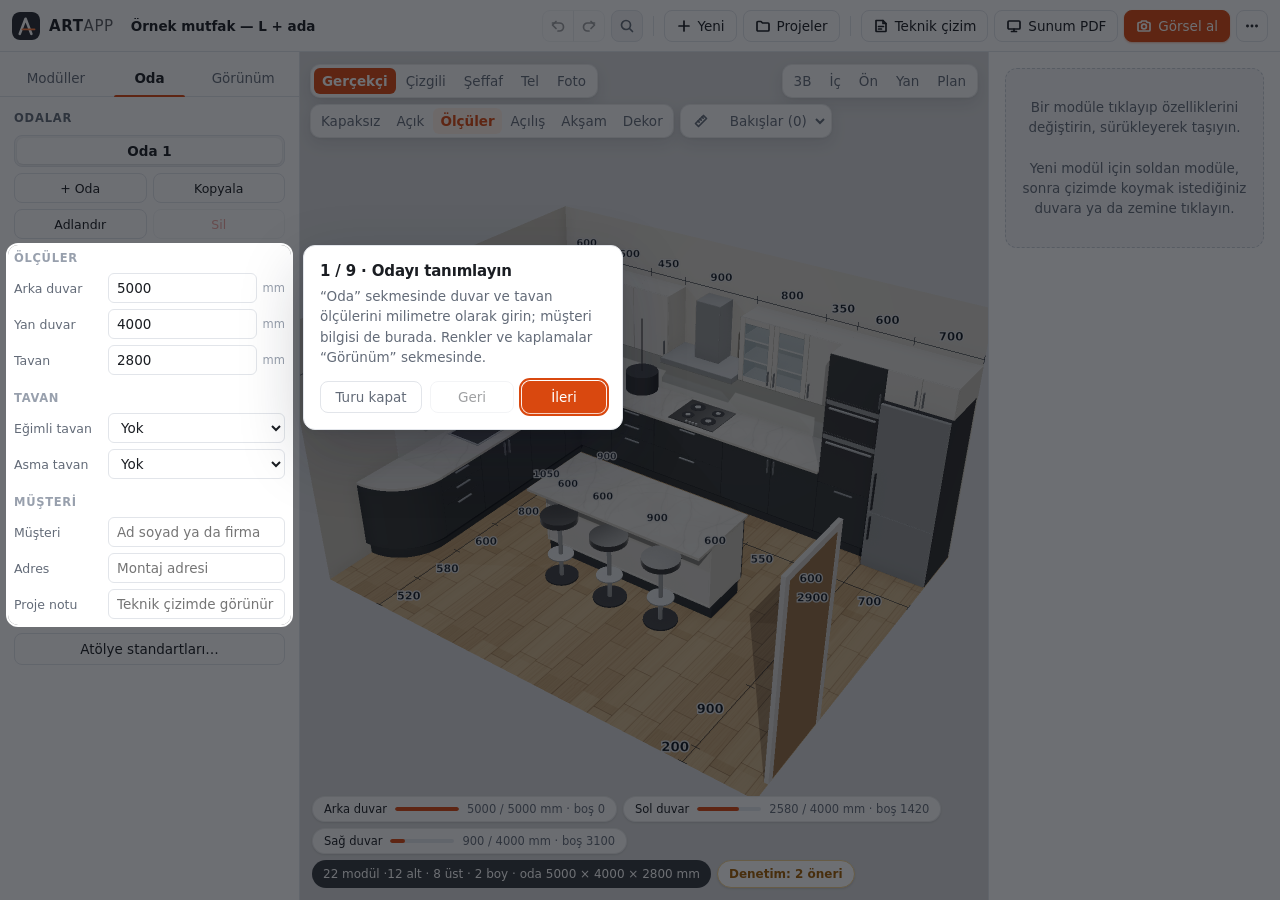
==== index.html @ 46cccc3e "ARTAPP yayın kopyası Tarayıcıda çalışan 3B mutfak ve mobilya çizim uygulaması. Bu kopya katalog resi" ====
<!doctype html>
<html lang="tr">
<head>
  <meta charset="utf-8">
  <meta name="viewport" content="width=device-width, initial-scale=1, viewport-fit=cover">
  <title>ARTAPP — 3B Mutfak Çizimi</title>
  <meta name="theme-color" content="#ffffff">
  <meta name="mobile-web-app-capable" content="yes">
  <meta name="apple-mobile-web-app-capable" content="yes">
  <meta name="apple-mobile-web-app-title" content="ARTAPP">
  <script>window.ARTAPP_SUNUCUSUZ = true;</script>
  <link rel="manifest" href="manifest.json">
  <link rel="icon" href="simge.svg" type="image/svg+xml">
  <link rel="apple-touch-icon" href="simge-180.png">
  <link rel="stylesheet" href="css/stil.css">
  <link rel="stylesheet" href="css/kagit.css">
  <script>try { var t = localStorage.getItem('kurgu.tema.v1'), r = { gece: '#17191e', lacivert: '#121a30', kum: '#fffdf9', mavi: '#ffffff' }; if (t === 'koyu') t = 'gece'; if (r[t]) { document.documentElement.dataset.tema = t; document.querySelector('meta[name=theme-color]').content = r[t]; } } catch (e) {}</script>
  <script type="importmap">
  { "imports": {
      "three": "./vendor/three/three.module.js",
      "three/addons/controls/OrbitControls.js": "./vendor/three/OrbitControls.js"
  } }
  </script>
</head>
<body>
<svg width="0" height="0" style="position:absolute" aria-hidden="true"><defs>
    <symbol id="i-menu" viewBox="0 0 16 16"><path d="M2.5 4.5h11M2.5 8h11M2.5 11.5h11"/></symbol>
    <symbol id="i-geri" viewBox="0 0 16 16"><path d="M6 3.5 2.5 7 6 10.5"/><path d="M2.5 7h7a4 4 0 0 1 0 8H8" transform="translate(0 -2)"/></symbol>
    <symbol id="i-ileri" viewBox="0 0 16 16"><path d="M10 3.5 13.5 7 10 10.5"/><path d="M13.5 7h-7a4 4 0 0 0 0 8H8" transform="translate(0 -2)"/></symbol>
    <symbol id="i-ara" viewBox="0 0 16 16"><circle cx="7" cy="7" r="4.5"/><path d="m10.5 10.5 3 3"/></symbol>
    <symbol id="i-arti" viewBox="0 0 16 16"><path d="M8 3v10M3 8h10"/></symbol>
    <symbol id="i-klasor" viewBox="0 0 16 16"><path d="M2 4.5a1 1 0 0 1 1-1h3l1.5 1.5H13a1 1 0 0 1 1 1V12a1 1 0 0 1-1 1H3a1 1 0 0 1-1-1z"/></symbol>
    <symbol id="i-cizim" viewBox="0 0 16 16"><path d="M3 2.5h7l3 3V13a.5.5 0 0 1-.5.5h-9A.5.5 0 0 1 3 13z"/><path d="M10 2.5v3h3M5.5 8.5h5M5.5 11h3"/></symbol>
    <symbol id="i-sunum" viewBox="0 0 16 16"><rect x="2" y="3" width="12" height="8" rx="1"/><path d="M8 11v2.5M5.5 13.5h5"/></symbol>
    <symbol id="i-kamera" viewBox="0 0 16 16"><path d="M2 5.5a1 1 0 0 1 1-1h1.8l1-1.5h4.4l1 1.5H13a1 1 0 0 1 1 1V12a1 1 0 0 1-1 1H3a1 1 0 0 1-1-1z"/><circle cx="8" cy="8.5" r="2.4"/></symbol>
    <symbol id="i-nokta" viewBox="0 0 16 16"><circle cx="3.5" cy="8" r=".6"/><circle cx="8" cy="8" r=".6"/><circle cx="12.5" cy="8" r=".6"/></symbol>
    <symbol id="i-oynat" viewBox="0 0 16 16"><path d="M5 3.5v9l7-4.5z"/></symbol>
    <symbol id="i-aktar" viewBox="0 0 16 16"><path d="M8 2.5v7M5 6.5l3 3 3-3M3 11v1.5a1 1 0 0 0 1 1h8a1 1 0 0 0 1-1V11"/></symbol>
    <symbol id="i-yukle" viewBox="0 0 16 16"><path d="M8 10V3M5 6l3-3 3 3M3 11v1.5a1 1 0 0 0 1 1h8a1 1 0 0 0 1-1V11"/></symbol>
    <symbol id="i-kaydet" viewBox="0 0 16 16"><path d="M3 3.5a1 1 0 0 1 1-1h6.5L13 5v7.5a1 1 0 0 1-1 1H4a1 1 0 0 1-1-1z"/><path d="M5.5 2.5V6h4V2.5M5.5 13.5V9.5h5v4"/></symbol>
    <symbol id="i-ornek" viewBox="0 0 16 16"><path d="M2.5 13.5V7l5.5-4 5.5 4v6.5z"/><path d="M6.5 13.5V10h3v3.5"/></symbol>
    <symbol id="i-ay" viewBox="0 0 16 16"><path d="M13 9.5A5.5 5.5 0 0 1 6.5 3 5.5 5.5 0 1 0 13 9.5z"/></symbol>
    <symbol id="i-yardim" viewBox="0 0 16 16"><circle cx="8" cy="8" r="6"/><path d="M6.3 6.3a1.8 1.8 0 1 1 2.6 1.6c-.6.3-.9.7-.9 1.4M8 11.6v.1"/></symbol>
    <symbol id="i-ayar" viewBox="0 0 16 16"><path d="M2.5 4.5h4M9.5 4.5h4M2.5 11.5h7M12.5 11.5h1"/><circle cx="8" cy="4.5" r="1.5"/><circle cx="11" cy="11.5" r="1.5"/></symbol>
    <symbol id="i-kup" viewBox="0 0 16 16"><path d="M8 2 13.5 5v6L8 14 2.5 11V5z"/><path d="M2.5 5 8 8l5.5-3M8 8v6"/></symbol>
    <symbol id="i-modul" viewBox="0 0 16 16"><rect x="2.5" y="2.5" width="11" height="11" rx="1.2"/><path d="M8 2.5v11M6 7.2v1.6M10 7.2v1.6"/></symbol>
    <symbol id="i-oda" viewBox="0 0 16 16"><path d="M2.5 13.5v-11h11v11z"/><path d="M7 13.5V9.5H2.5M10 2.5v4"/></symbol>
    <symbol id="i-renk" viewBox="0 0 16 16"><path d="M8 2.2c2.4 2.9 4 5 4 7a4 4 0 0 1-8 0c0-2 1.6-4.1 4-7z"/></symbol>
    <symbol id="i-katman" viewBox="0 0 16 16"><path d="m8 2.5 5.5 3L8 8.5l-5.5-3z"/><path d="m2.5 8.5 5.5 3 5.5-3"/><path d="m2.5 11.2 5.5 3 5.5-3"/></symbol>
    <symbol id="i-kapat" viewBox="0 0 16 16"><path d="m4 4 8 8M12 4l-8 8"/></symbol>
    <symbol id="i-kopya" viewBox="0 0 16 16"><rect x="5.5" y="5.5" width="8" height="8" rx="1.2"/><path d="M3.5 10.5H3a.5.5 0 0 1-.5-.5V3a.5.5 0 0 1 .5-.5h7a.5.5 0 0 1 .5.5v.5"/></symbol>
    <symbol id="i-cop" viewBox="0 0 16 16"><path d="M3 4.5h10M6.5 4.5V3h3v1.5M4.5 4.5l.5 9h6l.5-9M7 7v4M9 7v4"/></symbol>
    <symbol id="i-sol" viewBox="0 0 16 16"><path d="M10 3.5 5.5 8l4.5 4.5"/></symbol>
    <symbol id="i-sag" viewBox="0 0 16 16"><path d="M6 3.5 10.5 8 6 12.5"/></symbol>
    <symbol id="i-cetvel" viewBox="0 0 16 16"><path d="m2.5 10.5 8-8 3 3-8 8z"/><path d="m5 8 1.2 1.2M7 6l1.2 1.2M9 4l1.2 1.2"/></symbol>
    <symbol id="i-levha" viewBox="0 0 16 16"><rect x="2" y="3" width="12" height="10" rx=".8"/><path d="M8.5 3v10M2 8.5h6.5M8.5 6.5H14M11.5 6.5V13"/></symbol>
    <symbol id="i-para" viewBox="0 0 16 16"><circle cx="8" cy="8" r="6"/><path d="M10 6.2c-.4-.9-1.1-1.4-2-1.4-1.2 0-2 .7-2 1.6 0 2.2 4 1 4 3.2 0 .9-.8 1.6-2 1.6-.9 0-1.7-.5-2-1.4M8 3.6v8.8"/></symbol>
    <symbol id="i-parla" viewBox="0 0 16 16"><path d="M8 2.5c.5 3 2 4.500 5 5-3 .5-4.500 2-5 5-.5-3-2-4.500-5-5 3-.5 4.500-2 5-5z"/></symbol>
  </defs></svg>
  <header>
    <div class="marka"><img class="logo" src="simge.svg" alt="" width="28" height="28"><strong>ART<span>APP</span></strong></div>
    <input id="projeAd" aria-label="Proje adı" spellcheck="false" title="Proje adı (değiştirmek için tıklayın)">
    <div class="arac">
      <div class="grup">
        <button id="geri" class="ikon" title="Geri al (Ctrl+Z)" aria-label="Geri al"><svg class="ik" aria-hidden="true"><use href="#i-geri"/></svg></button>
        <button id="ileri" class="ikon" title="Yinele (Ctrl+Y)" aria-label="Yinele"><svg class="ik" aria-hidden="true"><use href="#i-ileri"/></svg></button>
      </div>
      <button id="paletAc" title="Komut, modül ya da oda arayın (Ctrl+K)" aria-label="Ara ya da komut çalıştır"><svg class="ik" aria-hidden="true"><use href="#i-ara"/></svg><span>Ara ya da komut çalıştır</span><kbd>Ctrl K</kbd></button>
      <span class="ayrac"></span>
      <button id="yeni" title="Oda ölçüsünden hazır mutfak ya da yeni oda"><svg class="ik" aria-hidden="true"><use href="#i-arti"/></svg><span>Yeni</span></button>
      <button id="projelerAc" title="Kayıtlı projeler"><svg class="ik" aria-hidden="true"><use href="#i-klasor"/></svg><span>Projeler</span></button>
      <span class="ayrac"></span>
      <button id="teknikAc" title="Ölçülü plan, duvar görünüşleri ve modül listesi"><svg class="ik" aria-hidden="true"><use href="#i-cizim"/></svg><span>Teknik çizim</span></button>
      <button id="dosyaAc" title="Müşteriye verilecek sunum dosyası: kapak, 3B görüntüler, plan, renk ve malzeme özeti"><svg class="ik" aria-hidden="true"><use href="#i-sunum"/></svg><span>Sunum PDF</span></button>
      <button id="gorsel" class="ana" title="Ekrandaki bakışı yüksek çözünürlüklü resim olarak kaydeder"><svg class="ik" aria-hidden="true"><use href="#i-kamera"/></svg><span>Görsel al</span></button>
      <div class="menu-sarma">
        <button id="digerAc" class="ikon" title="Diğer işlemler" aria-label="Diğer işlemler" aria-haspopup="menu" aria-expanded="false"><svg class="ik" aria-hidden="true"><use href="#i-nokta"/></svg></button>
        <div id="digerMenu" class="menu" role="menu" hidden>
          <button class="yalniz-dar" data-tikla="yeni" role="menuitem"><svg class="ik" aria-hidden="true"><use href="#i-arti"/></svg>Yeni mutfak ya da oda</button>
          <button class="yalniz-dar" data-tikla="projelerAc" role="menuitem"><svg class="ik" aria-hidden="true"><use href="#i-klasor"/></svg>Projeler</button>
          <button class="yalniz-telefon" data-tikla="teknikAc" role="menuitem"><svg class="ik" aria-hidden="true"><use href="#i-cizim"/></svg>Teknik çizim</button>
          <button class="yalniz-dar" data-tikla="dosyaAc" role="menuitem"><svg class="ik" aria-hidden="true"><use href="#i-sunum"/></svg>Sunum PDF</button>
          <button class="yalniz-telefon" data-tikla="gorsel" role="menuitem"><svg class="ik" aria-hidden="true"><use href="#i-kamera"/></svg>Görsel al</button>
          <hr class="yalniz-dar">
          <button id="sunumAc" role="menuitem" title="Paneller gizlenir, çizim tam ekran olur ve kamera kendiliğinden döner"><svg class="ik" aria-hidden="true"><use href="#i-oynat"/></svg>Sunum modu</button>
          <button id="kesimAc" role="menuitem" title="Dolapların levha parçaları: ölçü, adet, malzeme, kenar bandı"><svg class="ik" aria-hidden="true"><use href="#i-cetvel"/></svg>Kesim listesi</button>
          <button id="planAc" role="menuitem" title="Kesim listesindeki parçaları levhalara yerleştirir: levha çizimleri, levha sayısı, doluluk"><svg class="ik" aria-hidden="true"><use href="#i-levha"/></svg>Kesim planı</button>
          <button id="etiketAc" role="menuitem" title="Kesim planındaki her parça için 70 × 70 mm etiket: numara, dolap, parça adı, ölçü, bantlı kenar"><svg class="ik" aria-hidden="true"><use href="#i-levha"/></svg>Parça etiketleri</button>
          <button id="islemeAc" role="menuitem" title="Her parçanın delikleri, menteşe yuvaları, kulp delikleri ve gola kertmeleri: çizim ve koordinatlarıyla"><svg class="ik" aria-hidden="true"><use href="#i-cetvel"/></svg>İşleme föyü</button>
          <button id="montajAc" role="menuitem" title="Her dolap için tek sayfa: patlatılmış görünüş, iç düzen, bitmiş hali, parça ve hırdavat listesi"><svg class="ik" aria-hidden="true"><use href="#i-cizim"/></svg>Montaj şablonu</button>
          <button id="maliyetAc" role="menuitem" title="Hırdavat listesi ve birim fiyatlarla maliyet hesabı (atölye içi)"><svg class="ik" aria-hidden="true"><use href="#i-para"/></svg>Hırdavat ve maliyet</button>
          <button id="teklifAc" role="menuitem" title="Müşteriye verilecek teklif dosyası: kapak, özet, çizimler, ölçü listesi, fiyat dökümü, şartlar ve onay (A4 dikey)"><svg class="ik" aria-hidden="true"><use href="#i-para"/></svg>Teklif dosyası</button>
          <button id="dekorAc" role="menuitem" title="Sahne dekoru: hangi eşyaların konacağı, yoğunluk ve yeniden düzenleme"><svg class="ik" aria-hidden="true"><use href="#i-parla"/></svg>Sahne dekoru</button>
          <button id="tezgahAc" role="menuitem" title="Tezgah kataloğu: temel renkler ve plaka katalogları; seçilen plaka çizimde ve fotoğrafta doku olur"><svg class="ik" aria-hidden="true"><use href="#i-levha"/></svg>Tezgah kataloğu</button>
          <button id="aksAc" role="menuitem" title="İç donanım ve aksesuar kataloğu: projeye eklenenler teklifte yer alır"><svg class="ik" aria-hidden="true"><use href="#i-levha"/></svg>Aksesuar kataloğu</button>
          <button id="fotoAc" role="menuitem" title="Ekrandaki bakışı ışın izlemeyle fotoğraf gibi çizer: dolaylı ışık, yansıma, yumuşak gölge (yarım dakika ile birkaç dakika sürer)"><svg class="ik" aria-hidden="true"><use href="#i-parla"/></svg>Fotoğrafik görüntü</button>
          <button id="renderAc" role="menuitem" title="Ekrandaki bakışı yumuşak gölgeli, pürüzsüz kenarlı yüksek kalite resim olarak kaydeder (birkaç saniye sürer)"><svg class="ik" aria-hidden="true"><use href="#i-parla"/></svg>Yüksek kalite görüntü</button>
          <button id="aktarAc" role="menuitem" title="AutoCAD (DXF) ve SketchUp'a aktar"><svg class="ik" aria-hidden="true"><use href="#i-aktar"/></svg>Dışa aktar (DXF, SketchUp)</button>
          <hr>
          <button id="ac" role="menuitem"><svg class="ik" aria-hidden="true"><use href="#i-yukle"/></svg>Dosyadan aç</button>
          <button id="indir" role="menuitem"><svg class="ik" aria-hidden="true"><use href="#i-kaydet"/></svg>Dosyaya kaydet</button>
          <button id="ornek" role="menuitem"><svg class="ik" aria-hidden="true"><use href="#i-ornek"/></svg>Örnek mutfak</button>
          <hr>
          <button id="standartKisayol" role="menuitem"><svg class="ik" aria-hidden="true"><use href="#i-ayar"/></svg>Atölye standartları ve firma</button>
          <button id="temaDegis" role="menuitem" title="Arayüzün renk teması: Grafit, Gece, Kum, Lacivert, Klasik mavi"><svg class="ik" aria-hidden="true"><use href="#i-ay"/></svg><span>Arayüz teması</span></button>
          <button id="yardimAc" role="menuitem"><svg class="ik" aria-hidden="true"><use href="#i-yardim"/></svg>Yardım ve kısayollar</button>
        </div>
      </div>
      <input id="dosya" type="file" accept=".json,application/json" hidden>
    </div>
  </header>

  <main>
    <aside id="sol" data-sekme="modul">
      <div class="sayfa-bas"><button class="tutamak" aria-label="Paneli büyüt ya da küçült; sürükleyerek yüksekliğini ayarlayın"></button><b class="sayfa-ad"></b><button class="ikon sayfa-kapat" aria-label="Paneli kapat"><svg class="ik" aria-hidden="true"><use href="#i-kapat"/></svg></button></div>
      <nav class="sekmeler" id="solSekme" aria-label="Sol panel">
        <button data-sekme="modul">Modüller</button>
        <button data-sekme="oda">Oda</button>
        <button data-sekme="gorunum">Görünüm</button>
      </nav>
      <section data-icin="modul">
        <h2>Nereye eklenecek</h2>
        <div id="duvarSec" class="secici"></div>
        <div class="hizli">
          <button id="doldur" title="Seçili duvarda boş kalan yerlere standart alt ve üst dolap yerleştirir">Boş yerleri doldur</button>
          <button id="bitis" title="Açıkta kalan sıra uçlarına yan panel, duvarla arada kalan dar boşluklara dolgu ekler">Bitiş parçaları</button>
          <button id="spotDiz" title="Tavana yaklaşık 1,3 m aralıkla spot yerleştirir; eski spotların yerine geçer">Tavana spot diz</button>
          <button id="genelHiza" title="Üst ve boy dolapların üst kenarını tek hatta toplar, davlumbazı oraya uzatır, buzdolabının üstünü dolapla kapatır. Yükseklik: Atölye standartları › Genel yükseklik">Yüksekliğe hizala</button>
          <button id="tavan" title="Üst ve boy dolapların üstünü tavana kadar tepe dolabıyla kapatır">Tavana tamamla</button>
        </div>
        <input id="katalogAra" type="search" placeholder="Modül ara: çekmece, köşe, priz…" aria-label="Modül ara" autocomplete="off">
        <div id="katalog"></div>
      </section>
      <section data-icin="oda gorunum">
        <div class="yalniz-oda">
          <h2>Odalar</h2>
          <div id="odaSekme"></div>
        </div>
        <div id="oda" class="form"></div>
        <div class="yalniz-oda">
          <button id="standartAc" class="tam" title="Levha kalınlığı, baza, tezgah, üst dolap kotu, genel yükseklik gibi atölye ölçüleri ve firma bilgisi">Atölye standartları…</button>
        </div>
      </section>
    </aside>

    <section id="orta">
      <canvas id="tuval"></canvas>
      <canvas id="fotoCanli" aria-hidden="true"></canvas>
      <svg id="fotoIz" aria-hidden="true"></svg>
      <div id="fotoRozet" role="status" hidden><span></span><b><i></i></b></div>
      <div class="ust-arac">
        <div class="cubuk-grup">
          <div id="modSec" class="secici">
            <button data-mod="gercek" class="aktif" title="Kenar çizgisi yok; yuvarlatılmış kenarlar, parlak yüzeyler ve yumuşak gölgeler">Gerçekçi</button>
            <button data-mod="kati" title="Her parçanın kenarı çizgiyle belirtilir; çizim yaparken parçaları ayırt etmek kolaydır">Çizgili</button>
            <button data-mod="seffaf" title="Dolapların içi ve arkası görünür">Şeffaf</button>
            <button data-mod="tel" title="Yalnızca kenar çizgileri">Tel</button>
            <button data-mod="foto" title="Fotoğraf kipi: çizim durunca ekrandaki bakış ışın izlemeyle fotoğraf gibi çizilir ve kendiliğinden netleşir; kamerayı oynatınca ya da çizimi değiştirince yeniden çekilir (işlemciyi yoğun kullanır)">Foto</button>
          </div>
        </div>
        <div class="cubuk-grup g-cip">
          <label class="cip" title="Kapak ve çekmece önleri gizlenir; dolap içi görünür"><input id="kapakGizle" type="checkbox"><span>Kapaksız</span></label>
          <label class="cip" title="Kapaklar ve kapılar açık, çekmeceler çekilmiş gösterilir"><input id="kapakAcik" type="checkbox"><span>Açık</span></label>
          <label class="cip" title="Duvar boyunca ölçü zincirleri"><input id="olculer" type="checkbox" checked><span>Ölçüler</span></label>
          <label class="cip" title="Kapakların açılış yönü üçgenle gösterilir"><input id="acilis" type="checkbox"><span>Açılış</span></label>
          <label class="cip" title="Gün ışığı kısılır, lambalar yanar"><input id="aksam" type="checkbox"><span>Akşam</span></label>
          <label class="cip" title="Sahne dekoru: bitki, halı, tablo, tezgah üstü eşyalar kendiliğinden yerleşir (Gerçekçi ve Foto görünümünde). Ayarlar: ⋯ › Sahne dekoru"><input id="dekor" type="checkbox"><span>Dekor</span></label>
        </div>
        <div class="cubuk-grup g-olcu">
          <button id="olcuCiz" title="Duvarda iki noktaya tıklayın: aralarına ölçü çizgisi eklenir. Noktalar dolap kenarlarına yapışır. Esc ile vazgeçilir."><svg class="ik" aria-hidden="true"><use href="#i-cetvel"/></svg><span>Ölçü çiz</span></button>
          <select id="bakisSec" title="Beğendiğiniz bakışı kaydedin; Sunum PDF'i kayıtlı bakışlardan görüntü alır" aria-label="Kayıtlı bakışlar"></select>
        </div>
        <span class="bosluk"></span>
        <div class="cubuk-grup g-ac"><button id="gosterimAc" aria-expanded="false" title="Görünüm modu, kapaklar, ölçüler, akşam, ölçü çizme ve kayıtlı bakışlar"><svg class="ik" aria-hidden="true"><use href="#i-katman"/></svg><span>Gösterim</span></button></div>
        <div class="cubuk-grup g-kam">
          <div id="kamSec" class="secici">
            <button data-kam="3b" title="Genel görünüm (1)">3B</button>
            <button data-kam="ic" title="Odanın içinden göz hizasında bakış (2)">İç</button>
            <button data-kam="on" title="Önden (3)">Ön</button>
            <button data-kam="sol" title="Yandan (4)">Yan</button>
            <button data-kam="ust" title="Üstten plan (5)">Plan</button>
          </div>
        </div>
      </div>
      <button id="sunumCik">Sunumdan çık</button>
      <div id="olcuIpucu" hidden></div>
      <div id="sagMenu" hidden role="menu"></div>
      <div class="alt-bilgi">
        <!-- Tıklanan yere oturtma: seçilen modülün şeridi ve yerleştirmeden sonraki ölçü önerileri -->
        <div id="yerSerit" role="status" hidden></div>
        <div id="oneri" role="group" aria-label="Ölçü önerileri" hidden></div>
        <!-- Dar ekranda seçili modül için hızlı işlemler -->
        <div id="secimCubugu" hidden>
          <b id="secimAd"></b>
          <button class="ikon" data-sc="sol" aria-label="10 mm sola ya da geriye kaydır" title="10 mm sola"><svg class="ik" aria-hidden="true"><use href="#i-sol"/></svg></button>
          <button class="ikon" data-sc="sag" aria-label="10 mm sağa ya da ileriye kaydır" title="10 mm sağa"><svg class="ik" aria-hidden="true"><use href="#i-sag"/></svg></button>
          <button class="ikon" data-sc="ozellik" aria-label="Özellikler" title="Özellikler"><svg class="ik" aria-hidden="true"><use href="#i-ayar"/></svg></button>
          <button class="ikon" data-sc="cogalt" aria-label="Çoğalt" title="Çoğalt"><svg class="ik" aria-hidden="true"><use href="#i-kopya"/></svg></button>
          <button class="ikon tehlike" data-sc="sil" aria-label="Sil" title="Sil"><svg class="ik" aria-hidden="true"><use href="#i-cop"/></svg></button>
          <button class="ikon" data-sc="diger" aria-label="Diğer işlemler: ayna kopya, kopyala, yapıştır" title="Diğer işlemler"><svg class="ik" aria-hidden="true"><use href="#i-nokta"/></svg></button>
          <button class="ikon" data-sc="birak" aria-label="Seçimi bırak" title="Seçimi bırak"><svg class="ik" aria-hidden="true"><use href="#i-kapat"/></svg></button>
        </div>
        <div id="uyarilar" hidden></div>
        <div id="doluluk"></div>
        <div id="denetim" hidden></div>
        <div class="alt-satir"><div id="ozet"></div><button id="denetimAc" aria-controls="denetim">Denetim</button></div>
      </div>
    </section>

    <aside id="sag">
      <div class="sayfa-bas"><button class="tutamak" aria-label="Paneli büyüt ya da küçült; sürükleyerek yüksekliğini ayarlayın"></button><b class="sayfa-ad"></b><button class="ikon sayfa-kapat" aria-label="Paneli kapat"><svg class="ik" aria-hidden="true"><use href="#i-kapat"/></svg></button></div>
      <div id="ozellik" class="form"></div>
    </aside>
  </main>

  <!-- Telefon ve dar ekran: alt gezinme çubuğu; paneller alttan açılır -->
  <nav id="altGezinme" aria-label="Bölümler">
    <button data-sayfa="cizim" aria-current="page"><svg class="ik" aria-hidden="true"><use href="#i-kup"/></svg><span>Çizim</span></button>
    <button data-sayfa="modul"><svg class="ik" aria-hidden="true"><use href="#i-modul"/></svg><span>Modüller</span></button>
    <button data-sayfa="oda"><svg class="ik" aria-hidden="true"><use href="#i-oda"/></svg><span>Oda</span></button>
    <button data-sayfa="gorunum"><svg class="ik" aria-hidden="true"><use href="#i-renk"/></svg><span>Görünüm</span></button>
    <button data-sayfa="ozellik"><svg class="ik" aria-hidden="true"><use href="#i-ayar"/></svg><span>Özellikler</span></button>
  </nav>

  <div id="teknik" hidden>
    <div class="teknik-arac">
      <strong id="teknikBaslik">Teknik çizim</strong>
      <span class="ipucu">Yazdır penceresinde hedef olarak "PDF olarak kaydet" seçilebilir.</span>
      <button id="kesimCsvIndir" hidden title="Excel'e ya da kesim programına aktarmak için">Tablo indir (CSV)</button>
      <button id="teknikYazdir" class="ana">Yazdır / PDF</button>
      <button id="teknikKapat">Kapat</button>
    </div>
    <div id="teknikIcerik"></div>
  </div>

  <dialog id="palet" aria-label="Komut paleti">
    <input id="paletAra" type="text" placeholder="Ne yapmak istiyorsunuz? Komut, modül ya da oda adı yazın" autocomplete="off" spellcheck="false" aria-label="Komut ara">
    <ul id="paletListe" role="listbox"></ul>
    <div class="palet-alt"><span><kbd>↑</kbd> <kbd>↓</kbd> gez</span><span><kbd>Enter</kbd> çalıştır</span><span><kbd>Esc</kbd> kapat</span></div>
  </dialog>

  <dialog id="standart">
    <form method="dialog">
      <h2>Atölye standartları</h2>
      <p class="ipucu">Levha, baza, tezgah ve arkalık ölçüleri projedeki tüm modüllere uygulanır; modüllerin dış ölçüsü değişmez, iç parçalar yeniden hesaplanır. Dolap ölçüleri (alt dolap gövdesi, derinlikler, üst dolap yüksekliği, genel yükseklik) bundan sonra eklenen dolaplara uygulanır; çizilmiş dolapların ölçüsü değişmez. Taç yüksekliği düz MDF taçın yüksekliğidir (taç “Görünüm › Taç”tan seçilir; lake taçların yüksekliği sabittir): mutfak bitişi = genel yükseklik + taç.</p>
      <div class="form ikili" id="standartAlan"></div>
      <label class="onay duz"><input type="checkbox" name="varsayilan"> Yeni projelerde de bu ölçüleri kullan</label>
      <h3 class="araBaslik">Firma bilgisi</h3>
      <p class="ipucu">Sunum PDF'inin kapağında ve son sayfasında görünür. Bu tarayıcıda saklanır, bütün projelerde kullanılır.</p>
      <div class="form">
        <label class="alan genis"><span>Firma adı</span><input type="text" name="firmaAd" maxlength="60" placeholder="ör. Örnek Mobilya"></label>
        <label class="alan genis"><span>İletişim</span><input type="text" name="firmaIletisim" maxlength="100" placeholder="Telefon, e-posta ya da adres"></label>
        <label class="alan genis"><span>Logo</span><input type="file" id="firmaLogo" accept="image/png,image/jpeg,image/svg+xml,image/webp"></label>
        <div id="firmaLogoOn"></div>
      </div>
      <div class="dugmeler">
        <button type="button" id="standartSifirla">Varsayılana dön</button>
        <button value="vazgec" formnovalidate>Vazgeç</button>
        <button value="uygula" class="ana">Uygula</button>
      </div>
    </form>
  </dialog>

  <dialog id="temaPencere">
    <form method="dialog">
      <h2>Arayüz teması</h2>
      <p class="ipucu">Tıkladığınız tema hemen uygulanır ve bu cihazda hatırlanır. Çizimleriniz, teknik çizim ve çıktılar değişmez.</p>
      <div class="temaIzgara" id="temaListe"></div>
      <div class="dugmeler"><button value="kapat">Kapat</button></div>
    </form>
  </dialog>

  <dialog id="tacKatalog">
    <form method="dialog">
      <h2>Taç kataloğu</h2>
      <p class="ipucu" id="tacBaslik"></p>
      <div class="kkIzgara tac" id="tacListe"></div>
      <div id="tacRenk"></div>
      <div class="dugmeler"><button value="kapat">Kapat</button></div>
    </form>
  </dialog>

  <dialog id="kapakKatalog">
    <form method="dialog">
      <h2>Kapak kataloğu</h2>
      <p class="ipucu" id="kkBaslik"></p>
      <div class="secici sar" id="kkGrup"></div>
      <div id="kkCam" hidden></div>
      <div class="kkIzgara" id="kkListe"></div>
      <div class="dugmeler"><button value="kapat">Kapat</button></div>
    </form>
  </dialog>

  <dialog id="kulpKatalog">
    <form method="dialog">
      <h2>Kulp kataloğu</h2>
      <p class="ipucu" id="kuBaslik"></p>
      <div class="secici sar" id="kuGrup"></div>
      <div class="kkCip" id="kuBicim"></div>
      <div class="kkIzgara kulp" id="kuListe"></div>
      <h3>Kulp rengi</h3>
      <div class="kkCip" id="kuRenk"></div>
      <div class="dugmeler"><button value="kapat">Kapat</button></div>
    </form>
  </dialog>

  <dialog id="dekorAyar">
    <form method="dialog">
      <h2>Sahne dekoru</h2>
      <p class="ipucu">Eşyalar odanın düzenine bakılarak kendiliğinden yerleşir: tezgahta evye ve ocağın önü boş kalır, tablolar boş duvara, saksı boş köşeye gelir. Dekor projeye modül olarak eklenmez; kesim listesini, teknik çizimi ve maliyeti etkilemez. “Gerçekçi” ve “Foto” görünümünde, fotoğrafik görüntüde ve sunum dosyasında görünür.</p>
      <label class="onay duz"><input type="checkbox" id="dkAcik"> <span><b>Dekoru göster</b></span></label>
      <h3>Neler konsun</h3>
      <div class="dkGrup" id="dkGrup"></div>
      <h3>Yoğunluk</h3>
      <div class="secici" id="dkYogunluk"></div>
      <div class="dugmeler">
        <button type="button" id="dkYeniden" title="Aynı eşyalar başka bir düzenle ve başka renklerle yerleşir">Yeniden düzenle</button>
        <button value="kapat" class="ana">Tamam</button>
      </div>
    </form>
  </dialog>

  <dialog id="renkKatalog">
    <form method="dialog">
      <h2>Renk kataloğu</h2>
      <p class="ipucu">Önce rengin uygulanacağı yüzeyi, sonra rengi seçin.</p>
      <div class="kkCip" id="rkHedef"></div>
      <div class="secici sar" id="rkGrup"></div>
      <input type="search" id="rkAra" placeholder="Renk adı ya da numarası ara (ör. 7016, ceviz)" aria-label="Renk ara" autocomplete="off">
      <div class="rkIzgara" id="rkListe"></div>
      <p class="ipucu kisa" id="rkDurum" role="status"></p>
      <div class="dugmeler"><button value="kapat">Kapat</button></div>
    </form>
  </dialog>

  <dialog id="tezgahKatalog">
    <form method="dialog">
      <h2>Tezgah kataloğu</h2>
      <div class="secici sar" id="tzMarka"></div>
      <div class="kkCip" id="tzGrup"></div>
      <div class="kkIzgara tezgah" id="tzListe"></div>
      <div id="tzSecim"></div>
      <div class="dugmeler"><button value="kapat">Kapat</button></div>
    </form>
  </dialog>

  <dialog id="aksKatalog">
    <form method="dialog">
      <h2>Aksesuar kataloğu</h2>
      <p class="ipucu" id="akBaslik"></p>
      <div class="secici sar" id="akGrup"></div>
      <input type="search" id="akAra" placeholder="Ürün adı, kod ya da ölçü ara" aria-label="Katalogda ara" autocomplete="off">
      <div class="akListe" id="akListe"></div>
      <h3>Projedeki aksesuarlar</h3>
      <div class="akListe kisa" id="akSecili"></div>
      <div class="dugmeler"><button value="kapat">Kapat</button></div>
    </form>
  </dialog>

  <dialog id="foto">
    <form method="dialog">
      <h2>Fotoğrafik görüntü</h2>
      <p class="ipucu">Ekrandaki bakış ışın izlemeyle yeniden çizilir: dolaylı ışık, yansımalar ve yumuşak gölgeler hesaplanır. Önce çizimde bakışı ayarlayın, sonra “Başlat” deyin. Süre kaliteye ve bilgisayara göre yarım dakika ile birkaç dakika arasındadır.</p>
      <div class="fotoAyar">
        <label class="alan"><span>Kalite</span><select id="fotoKalite"></select></label>
        <label class="alan"><span>Işık</span><select id="fotoIsik"><option value="gunduz">Gündüz</option><option value="aksam">Akşam</option></select></label>
        <label class="onay duz" title="Projede spot ya da tavan lambası yoksa tavana eşit aralıklı spotlar eklenir; yalnızca fotoğrafta görünür, çizime eklenmez"><input type="checkbox" id="fotoSpot" checked> Tavana spot ekle (projede yoksa)</label>
      </div>
      <div class="fotoKutu"><canvas id="fotoTuval" width="960" height="640"></canvas></div>
      <p class="ipucu" id="fotoDurum" role="status">Hazır.</p>
      <div class="dugmeler">
        <button type="button" id="fotoBaslat" class="ana">Başlat</button>
        <button type="button" id="fotoDurdur" disabled>Durdur</button>
        <button type="button" id="fotoKaydet" disabled>Kaydet</button>
        <button value="kapat">Kapat</button>
      </div>
    </form>
  </dialog>

  <dialog id="aktar">
    <form method="dialog">
      <h2>Dışa aktar</h2>
      <div class="aktar-sec">
        <button type="button" id="aktarCnc"><b>CNC — parça DXF'leri (ZIP)</b><small>Kesilecek her levha parçası ayrı bir DXF, levha türüne göre klasörlerde: dış hat, delikler (çap ve derinlik katman adında), menteşe yuvaları, gola kertmeleri; yanında parça listesi. Adeko CAM'de içe aktarılır, katmanlara takım atanır; yerleştirmeyi ve makine kodunu CAM üretir.</small></button>
        <button type="button" id="aktarCam"><b>Adeko CAM — parça listesi (CSV)</b><small>Bütün levha parçaları, CAM programındaki adlarıyla (SOL_PANEL, KAPAK…), ölçü, malzeme, kenar bandı ve desen yönüyle. Adeko CAM'de “Kesim listesi” içe aktarımıyla alınır.</small></button>
        <button type="button" id="aktarKod"><b>Adeko — modül kod listesi (CSV)</b><small>Her dolabın Adeko modül kodu (A1K 60, U2K 80…), duvar duvar ve soldan sağa. Adeko çiziminde “cc” yazıp kodu girerek aynı mutfak kurulur; Adeko CAM'e oradan gönderilir.</small></button>
        <button type="button" id="aktarDxf"><b>AutoCAD — DXF</b><small>Ölçülü plan ve duvar görünüşleri, katmanlara ayrılmış. AutoCAD ve çoğu CAD programında açılır.</small></button>
        <button type="button" id="aktarSu"><b>SketchUp — Ruby betiği</b><small>3B modelin tamamı. SketchUp'ta Pencere &gt; Ruby Konsolu'na <code>load "dosya yolu"</code> yazarak çalıştırılır.</small></button>
      </div>
      <div class="dugmeler"><button value="kapat">Kapat</button></div>
    </form>
  </dialog>

  <dialog id="yardim">
    <form method="dialog">
      <h2>Kullanım ve kısayollar</h2>
      <table class="kisayol dokunmatik">
        <tr><th>Paneller</th><td>Alttaki çubuk: Modüller, Oda, Görünüm, Özellikler. Panel alttan açılır; üstündeki tutamağı sürükleyerek büyütün, küçültün ya da kapatın.</td></tr>
        <tr><th>Görüşü çevir</th><td>Tek parmakla sürükleyin</td></tr>
        <tr><th>Yakınlaştır, kaydır</th><td>İki parmakla açıp kapatın ya da sürükleyin</td></tr>
        <tr><th>Seç</th><td>Modüle dokunun; alttaki çubukta kaydırma, özellik, çoğaltma ve silme çıkar</td></tr>
        <tr><th>Taşı</th><td>Önce dokunup seçin, sonra sürükleyin</td></tr>
        <tr><th>Menü</th><td>Modüle uzun basın: ayna kopya, kopyala, yapıştır</td></tr>
        <tr><th>Ara</th><td>Üstteki büyüteç: her komut ve modül adıyla bulunur</td></tr>
      </table>
      <table class="kisayol klavye">
        <tr><th>Komut paleti</th><td><kbd>Ctrl</kbd> + <kbd>K</kbd> · her komut, modül ve oda adıyla aranır</td></tr>
        <tr><th>Modül ekle</th><td>Soldan yeri seçin, modüle tıklayın</td></tr>
        <tr><th>Seç</th><td>Modüle tıklayın</td></tr>
        <tr><th>Çoklu seçim</th><td><kbd>Shift</kbd> + tıklama · <kbd>Ctrl</kbd> + <kbd>A</kbd> tüm dolaplar</td></tr>
        <tr><th>Taşı</th><td>Modülü sürükleyin; komşusuna yapışır</td></tr>
        <tr><th>Başka duvara taşı</th><td>Modülü zeminde öbür duvarın dibine sürükleyin</td></tr>
        <tr><th>İnce kaydır</th><td>Ok tuşları 10 mm · <kbd>Shift</kbd> + ok 1 mm</td></tr>
        <tr><th>Çoğalt</th><td><kbd>Ctrl</kbd> + <kbd>D</kbd></td></tr>
        <tr><th>Sil</th><td><kbd>Delete</kbd></td></tr>
        <tr><th>Geri al / yinele</th><td><kbd>Ctrl</kbd> + <kbd>Z</kbd> · <kbd>Ctrl</kbd> + <kbd>Y</kbd></td></tr>
        <tr><th>Seçimi bırak</th><td><kbd>Esc</kbd> ya da boş yere tıklama</td></tr>
        <tr><th>Kopyala / yapıştır</th><td><kbd>Ctrl</kbd> + <kbd>C</kbd> · <kbd>Ctrl</kbd> + <kbd>V</kbd> · sağ tık menüsü</td></tr>
        <tr><th>Bakış</th><td><kbd>1</kbd> 3B · <kbd>2</kbd> iç · <kbd>3</kbd> ön · <kbd>4</kbd> yan · <kbd>5</kbd> plan</td></tr>
        <tr><th>Görüşü çevir</th><td>Boş yerde sürükleyin · tekerlek yakınlaştırır · sağ tuş kaydırır</td></tr>
      </table>
      <div class="yardim-baglar">
        <button type="button" id="turBaslat">Tanıtım turunu başlat</button>
        <a class="dugme" href="kilavuz.html" target="_blank" rel="noopener">Kullanım kılavuzu</a>
      </div>
      <div class="dugmeler"><button value="kapat" class="ana">Tamam</button></div>
    </form>
  </dialog>

  <dialog id="projeler">
    <form method="dialog">
      <h2>Projeler</h2>
      <p class="ipucu" id="esitDurum"></p>
      <ul id="projeListe"></ul>
      <div class="dugmeler"><button value="kapat">Kapat</button></div>
    </form>
  </dialog>

  <dialog id="sihirbaz">
    <form method="dialog">
      <h2>Yeni mutfak</h2>
      <p class="ipucu">Yerleşimi ve oda ölçüsünü seçin; dolaplar otomatik yerleşir, sonra istediğiniz gibi değiştirirsiniz. Mevcut çizimin yerine geçer (geri alınabilir).</p>
      <div class="secenekler">
        <label><input type="radio" name="tip" value="duz"><span><i class="yer y-duz"></i>Düz</span></label>
        <label><input type="radio" name="tip" value="l" checked><span><i class="yer y-l"></i>L</span></label>
        <label><input type="radio" name="tip" value="u"><span><i class="yer y-u"></i>U</span></label>
        <label><input type="radio" name="tip" value="paralel"><span><i class="yer y-paralel"></i>Paralel</span></label>
        <label><input type="radio" name="tip" value="gardirop"><span><i class="yer y-dolu"></i>Gardırop</span></label>
        <label><input type="radio" name="tip" value="tvunite"><span><i class="yer y-tv"></i>TV ünitesi</span></label>
        <label><input type="radio" name="tip" value="banyo"><span><i class="yer y-banyo"></i>Banyo</span></label>
        <label><input type="radio" name="tip" value="bos"><span><i class="yer"></i>Boş oda</span></label>
      </div>
      <div class="form uclu">
        <label class="alan"><span>Arka duvar</span><input type="number" name="w" min="1200" step="10" required><em>mm</em></label>
        <label class="alan"><span>Yan duvar</span><input type="number" name="d" min="1200" step="10" required><em>mm</em></label>
        <label class="alan"><span>Tavan</span><input type="number" name="h" min="2000" step="10" required><em>mm</em></label>
      </div>
      <label class="onay duz"><input type="checkbox" name="ada"> Ada ekle (yer varsa)</label>
      <details class="acilir">
        <summary>Yeni pencere ve kapı ekle (isteğe bağlı)</summary>
        <p class="ipucu kisa">Yerini şimdi girerseniz dolaplar buna göre dizilir: evye pencerenin altına gelir, ocak pencereden uzak durur, kapının önü boş kalır. Ölçüler duvarın sol başından (yan duvarlarda arka köşeden) milimetredir.</p>
        <div class="form ikili">
          <label class="alan"><span>Pencere</span><select name="penDuvar"><option value="">Yok</option><option value="arka">Arka duvar</option><option value="sol">Sol duvar</option><option value="sag">Sağ duvar</option></select></label>
          <label class="alan"><span>Başlangıç</span><input type="number" name="penX" min="0" step="10" value="1000"><em>mm</em></label>
          <label class="alan"><span>Genişlik</span><input type="number" name="penW" min="300" step="10" value="1200"><em>mm</em></label>
          <label class="alan"><span>Denizlik</span><input type="number" name="penY" min="0" step="10" value="1000"><em>mm</em></label>
          <label class="alan"><span>Kapı</span><select name="kapDuvar"><option value="">Yok</option><option value="sag">Sağ duvar</option><option value="sol">Sol duvar</option><option value="on">Ön duvar</option><option value="arka">Arka duvar</option></select></label>
          <label class="alan"><span>Başlangıç</span><input type="number" name="kapX" min="0" step="10" value="2900"><em>mm</em></label>
        </div>
      </details>
      <label class="onay duz"><input type="checkbox" name="koru" checked> Odadaki kapı, pencere, kolon ve eğimli tavanı koru; dolapları bunlara göre yerleştir</label>
      <label class="onay duz"><input type="checkbox" name="odaOlarak"> Açık projeye yeni oda olarak ekle (mevcut odalar kalır)</label>
      <label class="alan genis"><span>Oda adı</span><input type="text" name="odaAd" maxlength="40" placeholder="ör. Mutfak, Kiler, Banyo"></label>
      <div class="dugmeler">
        <button value="vazgec" formnovalidate>Vazgeç</button>
        <button value="olustur" class="ana">Oluştur</button>
      </div>
    </form>
  </dialog>

  <script type="module" src="js/ana.js"></script>
<script>if ('serviceWorker' in navigator) navigator.serviceWorker.register('sw.js').catch(function () {});</script>
</body>
</html>
---- css/stil.css ----
/* ARTAPP arayüzü. Kağıt çıktıların (teknik çizim, sunum dosyası, yazdırma) kuralları kagit.css dosyasındadır.
   Renkler ve ölçüler aşağıdaki değişkenlerden gelir; temalar yalnızca bu değişkenleri değiştirir.
   Temalar (html öğesindeki data-tema): yok = Grafit (varsayılan; logodaki antrasit ve turuncu), gece, kum, lacivert, mavi (2026-11-22 öncesinin açık teması). */
:root {
  --bg: #eef0f2; --panel: #ffffff; --panel-2: #f5f6f8; --yuzey: #ffffff;
  --cizgi: #e2e5ea; --cizgi-koyu: #c9cfd8; --yazi: #1a1d22; --soluk: #636b78; --soluk-2: #98a0ad;
  --vurgu: #d9480f; --vurgu-koyu: #b93a0a; --vurgu-acik: #fff0e6; --vurgu-yazi: #ffffff;
  --tehlike: #d92d20; --tehlike-acik: #fef1f0; --tehlike-cizgi: #f7c5c0;
  --basari: #12805c; --basari-acik: #e7f6ef; --basari-cizgi: #b4dfcc;
  --uyari: #a15c00; --uyari-acik: #fff5e3; --uyari-cizgi: #f0d08f;
  --cam: rgba(255, 255, 255, .88); --cam-cizgi: rgba(16, 24, 40, .09); --koyu-cam: rgba(20, 26, 33, .84);
  --golge-1: 0 1px 2px rgba(16, 24, 40, .06), 0 1px 3px rgba(16, 24, 40, .07);
  --golge-2: 0 6px 16px rgba(16, 24, 40, .10), 0 1px 3px rgba(16, 24, 40, .06);
  --golge-3: 0 24px 64px rgba(16, 24, 40, .22), 0 2px 8px rgba(16, 24, 40, .08);
  --r: 8px; --r-k: 6px; --r-b: 12px;
  --zemin: var(--panel-2); /* eski ad: hafif zemin */
  color-scheme: light;
  font-family: "Segoe UI Variable Text", "Segoe UI", system-ui, -apple-system, Roboto, sans-serif; font-size: 13.5px; color: var(--yazi);
  -webkit-font-smoothing: antialiased;
}
/* Klasik mavi: önceki açık tema */
:root[data-tema=mavi] {
  --bg: #f2f3f5; --panel: #ffffff; --panel-2: #f6f7f9; --yuzey: #ffffff;
  --cizgi: #e4e7eb; --cizgi-koyu: #cdd3da; --yazi: #141a21; --soluk: #647082; --soluk-2: #97a1af;
  --vurgu: #2f5bea; --vurgu-koyu: #2348c7; --vurgu-acik: #ebf0ff; --vurgu-yazi: #ffffff;
}
/* Kum: sıcak krem yüzeyler, bakır vurgu */
:root[data-tema=kum] {
  --bg: #f1ece4; --panel: #fffdf9; --panel-2: #f7f2ea; --yuzey: #fffdf9;
  --cizgi: #e7dfd2; --cizgi-koyu: #d0c5b3; --yazi: #2a241d; --soluk: #73695b; --soluk-2: #a39885;
  --vurgu: #b4532a; --vurgu-koyu: #96421f; --vurgu-acik: #f8e9df; --vurgu-yazi: #ffffff;
  --cam: rgba(255, 253, 249, .9);
}
/* Koyu temalar: Gece (grafit, turuncu vurgu) ve Lacivert (altın vurgu) */
:root[data-tema=lacivert] {
  --bg: #0b1020; --panel: #121a30; --panel-2: #17213b; --yuzey: #1b2644;
  --cizgi: #263257; --cizgi-koyu: #384778; --yazi: #edf0f7; --soluk: #a3acc4; --soluk-2: #74809f;
  --vurgu: #e3b453; --vurgu-koyu: #efc978; --vurgu-acik: rgba(227, 180, 83, .16); --vurgu-yazi: #1d1503;
  --tehlike: #ff7468; --tehlike-acik: rgba(255, 116, 104, .14); --tehlike-cizgi: rgba(255, 116, 104, .38);
  --basari: #47cf9f; --basari-acik: rgba(71, 207, 159, .14); --basari-cizgi: rgba(71, 207, 159, .36);
  --uyari: #f2b24c; --uyari-acik: rgba(242, 178, 76, .14); --uyari-cizgi: rgba(242, 178, 76, .38);
  --cam: rgba(18, 26, 48, .88); --cam-cizgi: rgba(255, 255, 255, .1); --koyu-cam: rgba(6, 9, 20, .86);
  --golge-1: 0 1px 2px rgba(0, 0, 0, .4); --golge-2: 0 6px 18px rgba(0, 0, 0, .45); --golge-3: 0 24px 64px rgba(0, 0, 0, .6);
  color-scheme: dark;
}
:root[data-tema=gece] {
  --bg: #0f1114; --panel: #17191e; --panel-2: #1d2026; --yuzey: #21252c;
  --cizgi: #2b3039; --cizgi-koyu: #3d4450; --yazi: #eceef1; --soluk: #a0a7b3; --soluk-2: #717988;
  --vurgu: #ff8a4c; --vurgu-koyu: #ffa271; --vurgu-acik: rgba(255, 138, 76, .16); --vurgu-yazi: #1c0d04;
  --tehlike: #ff7468; --tehlike-acik: rgba(255, 116, 104, .14); --tehlike-cizgi: rgba(255, 116, 104, .38);
  --basari: #47cf9f; --basari-acik: rgba(71, 207, 159, .14); --basari-cizgi: rgba(71, 207, 159, .36);
  --uyari: #f2b24c; --uyari-acik: rgba(242, 178, 76, .14); --uyari-cizgi: rgba(242, 178, 76, .38);
  --cam: rgba(23, 25, 30, .88); --cam-cizgi: rgba(255, 255, 255, .09); --koyu-cam: rgba(8, 9, 12, .86);
  --golge-1: 0 1px 2px rgba(0, 0, 0, .4); --golge-2: 0 6px 18px rgba(0, 0, 0, .45); --golge-3: 0 24px 64px rgba(0, 0, 0, .6);
  color-scheme: dark;
}

* { box-sizing: border-box; }
html, body { height: 100%; margin: 0; background: var(--bg); overflow: hidden; touch-action: manipulation; overscroll-behavior: none; }
body { display: flex; flex-direction: column; }
button, input, select { font: inherit; color: inherit; }
h1, h2, h3 { letter-spacing: -.01em; }
::selection { background: var(--vurgu-acik); }
:focus-visible { outline: 2px solid var(--vurgu); outline-offset: 1px; }
* { scrollbar-width: thin; scrollbar-color: var(--cizgi-koyu) transparent; }

/* ---- Düğmeler ---- */
button { cursor: pointer; border: 1px solid var(--cizgi); background: var(--yuzey); border-radius: var(--r); padding: 0 11px; min-height: 32px;
  display: inline-flex; align-items: center; justify-content: center; gap: 6px; font-weight: 500; white-space: nowrap;
  transition: background-color .12s, border-color .12s, box-shadow .12s, color .12s; }
button:hover:not(:disabled) { border-color: var(--cizgi-koyu); background: var(--panel-2); }
button:active:not(:disabled) { transform: translateY(.5px); }
button:disabled { opacity: .42; cursor: default; }
button.ana { background: var(--vurgu); border-color: var(--vurgu); color: var(--vurgu-yazi); box-shadow: 0 1px 2px color-mix(in srgb, var(--vurgu) 35%, transparent); }
button.ana:hover:not(:disabled) { background: var(--vurgu-koyu); border-color: var(--vurgu-koyu); }
button.tehlike { color: var(--tehlike); }
button.tehlike:hover:not(:disabled) { background: var(--tehlike-acik); border-color: var(--tehlike-cizgi); }
button.ikon { width: 32px; padding: 0; }
button.tam { width: 100%; margin-top: 8px; }
.mini { min-height: 24px; padding: 0 7px; font-size: 12px; }
.ik { width: 16px; height: 16px; flex: none; fill: none; stroke: currentColor; stroke-width: 1.7; stroke-linecap: round; stroke-linejoin: round; }
a.dugme { display: inline-flex; align-items: center; justify-content: center; border: 1px solid var(--cizgi); border-radius: var(--r); padding: 0 11px; min-height: 32px; color: inherit; text-decoration: none; font-weight: 500; }
a.dugme:hover { background: var(--panel-2); }
kbd { font: inherit; font-size: 11.5px; color: var(--soluk); background: var(--panel-2); border: 1px solid var(--cizgi); border-bottom-width: 2px; border-radius: 4px; padding: 0 5px; line-height: 1.5; }

/* ---- Başlık ---- */
header { display: flex; align-items: center; gap: 8px; height: 52px; padding: 0 12px; background: var(--panel); border-bottom: 1px solid var(--cizgi); flex: none; position: relative; z-index: 25; }
.marka { display: flex; align-items: center; gap: 9px; font-size: 15px; letter-spacing: .04em; }
.logo { width: 28px; height: 28px; border-radius: 8px; display: block; flex: none; } /* uygulama simgesi (simge.svg) */
.marka strong span { font-weight: 500; opacity: .72; } /* ART kalın, APP ince */
#projeAd { flex: 1; min-width: 70px; max-width: 300px; height: 32px; border: 1px solid transparent; border-radius: var(--r); padding: 0 8px; background: transparent; font-weight: 600; text-overflow: ellipsis; }
#projeAd:hover { background: var(--panel-2); }
#projeAd:focus { border-color: var(--vurgu); background: var(--yuzey); outline: 0; box-shadow: 0 0 0 3px var(--vurgu-acik); }
.arac { display: flex; align-items: center; gap: 6px; margin-left: auto; }
.arac .grup { display: flex; }
.arac .grup button { border-radius: 0; margin-left: -1px; }
.arac .grup button:first-child { border-radius: var(--r) 0 0 var(--r); margin-left: 0; }
.arac .grup button:last-child { border-radius: 0 var(--r) var(--r) 0; }
.ayrac { width: 1px; height: 20px; background: var(--cizgi); margin: 0 4px; }
#paletAc { color: var(--soluk); background: var(--panel-2); min-width: 220px; justify-content: flex-start; font-weight: 400; }
#paletAc span { flex: 1; text-align: left; }
.yalniz-dar { display: none; }

/* Açılır menü */
.menu-sarma { position: relative; }
.menu { position: absolute; top: calc(100% + 6px); right: 0; z-index: 40; min-width: 236px; background: var(--panel); border: 1px solid var(--cizgi); border-radius: var(--r-b); box-shadow: var(--golge-3); padding: 5px; display: flex; flex-direction: column; }
.menu[hidden] { display: none; }
.menu button { border: 0; background: transparent; justify-content: flex-start; min-height: 34px; padding: 0 10px; border-radius: var(--r-k); font-weight: 400; gap: 10px; }
.menu button:hover:not(:disabled) { background: var(--panel-2); }
.menu button .ik { color: var(--soluk); }
.menu hr { border: 0; border-top: 1px solid var(--cizgi); margin: 5px 0; width: 100%; }

/* ---- Yerleşim ---- */
main { flex: 1; display: grid; grid-template-columns: 300px 1fr 292px; min-height: 0; }
aside { background: var(--panel); overflow-y: auto; }
#sol { border-right: 1px solid var(--cizgi); display: flex; flex-direction: column; overflow: hidden; }
#sag { border-left: 1px solid var(--cizgi); padding: 16px; }
aside h2 { font-size: 11.5px; text-transform: uppercase; letter-spacing: .07em; color: var(--soluk); font-weight: 600; margin: 0 0 10px; }
aside h3 { font-size: 11.5px; text-transform: uppercase; letter-spacing: .06em; color: var(--soluk-2); font-weight: 600; margin: 16px 0 8px; }
.ipucu { color: var(--soluk); line-height: 1.5; margin: 0; }
.ipucu.kisa { margin-bottom: 8px; font-size: 12.5px; }

/* Sol panel sekmeleri */
.sekmeler { display: flex; gap: 2px; padding: 8px 10px 0; border-bottom: 1px solid var(--cizgi); flex: none; }
.sekmeler button { flex: 1; border: 0; background: transparent; border-radius: var(--r-k) var(--r-k) 0 0; min-height: 36px; color: var(--soluk); position: relative; }
.sekmeler button:hover { color: var(--yazi); background: var(--panel-2); }
#sol[data-sekme=modul] .sekmeler [data-sekme=modul], #sol[data-sekme=oda] .sekmeler [data-sekme=oda], #sol[data-sekme=gorunum] .sekmeler [data-sekme=gorunum] { color: var(--yazi); font-weight: 600; }
#sol[data-sekme=modul] .sekmeler [data-sekme=modul]::after, #sol[data-sekme=oda] .sekmeler [data-sekme=oda]::after, #sol[data-sekme=gorunum] .sekmeler [data-sekme=gorunum]::after {
  content: ""; position: absolute; left: 10px; right: 10px; bottom: -1px; height: 2px; background: var(--vurgu); border-radius: 2px 2px 0 0; }
#sol > section { display: none; flex: 1; min-height: 0; overflow-y: auto; padding: 14px; }
#sol[data-sekme=modul] > section[data-icin~=modul], #sol[data-sekme=oda] > section[data-icin~=oda], #sol[data-sekme=gorunum] > section[data-icin~=gorunum] { display: block; }
#sol[data-sekme=gorunum] .yalniz-oda, #sol[data-sekme=gorunum] #oda .grup-oda, #sol[data-sekme=oda] #oda .grup-gorunum { display: none; }
#oda h3:first-child { margin-top: 0; }

/* ---- Form alanları ---- */
.form .alan { display: grid; grid-template-columns: 88px 1fr auto; align-items: center; gap: 6px; margin-bottom: 6px; }
.alan span { color: var(--soluk); font-size: 12.5px; }
.alan em { font-style: normal; color: var(--soluk-2); font-size: 11.5px; min-width: 20px; }
.alan input[type=number], .alan input[type=text], .alan select, .satirDuzen input, .satirDuzen select, #katalogAra, #bakisSec {
  width: 100%; min-width: 0; height: 30px; border: 1px solid var(--cizgi); border-radius: var(--r-k); padding: 0 8px; background: var(--yuzey); font-variant-numeric: tabular-nums;
  transition: border-color .12s, box-shadow .12s; }
.alan input:hover, .alan select:hover, #katalogAra:hover { border-color: var(--cizgi-koyu); }
.alan input:focus, .alan select:focus, .satirDuzen input:focus, .satirDuzen select:focus, #katalogAra:focus { border-color: var(--vurgu); outline: 0; box-shadow: 0 0 0 3px var(--vurgu-acik); }
.alan select { grid-column: 2 / 4; }
.alan.metin input { grid-column: 2 / 4; }
.alan.genis { display: grid; grid-template-columns: 88px 1fr; align-items: center; gap: 6px; margin: 6px 0; }
.alan input[type=file] { font-size: 12px; min-width: 0; }
.ayirici { border-top: 1px solid var(--cizgi); margin: 12px 0; }
.alan input[type=color] { width: 100%; height: 28px; padding: 2px; border: 1px solid var(--cizgi); border-radius: var(--r-k); background: var(--yuzey); cursor: pointer; }
.renkler { display: grid; grid-template-columns: 1fr 1fr; gap: 0 12px; }
.renkler .alan { grid-template-columns: 1fr 42px; }
.satirDuzen { display: grid; grid-template-columns: 18px 1fr 64px 26px; gap: 5px; align-items: center; margin-bottom: 5px; }
.satirDuzen span { color: var(--soluk); font-size: 12px; }
.onay { display: flex; align-items: center; gap: 7px; cursor: pointer; }
.onay.duz { padding: 7px 0; line-height: 1.4; }
input[type=checkbox], input[type=radio] { accent-color: var(--vurgu); }

/* Parçalı seçici */
.secici { display: flex; background: var(--panel-2); border: 1px solid var(--cizgi); border-radius: var(--r); padding: 2px; gap: 2px; }
.secici button { flex: 1; border: 0; background: transparent; min-height: 26px; padding: 0 9px; border-radius: var(--r-k); color: var(--soluk); font-weight: 500; }
.secici button:hover:not(.aktif) { color: var(--yazi); background: transparent; }
.secici button.aktif { background: var(--yuzey); color: var(--yazi); box-shadow: var(--golge-1); font-weight: 600; }

/* ---- Sol panel içerikleri ---- */
#odaSekme { margin-bottom: 12px; }
/* Katalog pencerelerindeki grup sekmeleri: sığmayınca alt satıra geçer (dar ekranda pencere yana kaymasın) */
.secici.sar { flex-wrap: wrap; }
.secici.sar button { flex: 1 1 auto; }
#odaSekme .secici { flex-wrap: wrap; margin-bottom: 6px; }
#odaSekme .secici button { flex: 1 1 auto; }
.dugmeler { display: flex; gap: 8px; }
.dugmeler button { flex: 1; }
.dugmeler.iki, .dugmeler.dort { display: grid; grid-template-columns: 1fr 1fr; gap: 6px; }
.dugmeler.uc { display: grid; grid-template-columns: repeat(3, 1fr); gap: 6px; }
.dugmeler.dort button, .dugmeler.iki button { font-size: 12.5px; padding: 0 6px; min-height: 30px; }
.hizli { display: grid; grid-template-columns: 1fr 1fr; gap: 6px; margin-top: 8px; }
.hizli button { font-size: 12.5px; padding: 0 6px; min-height: 30px; color: var(--soluk); }
.hizli button:hover:not(:disabled) { color: var(--yazi); }
.hizli #doldur { grid-column: 1 / -1; color: var(--yazi); }
#katalogAra { height: 34px; margin-top: 12px; padding-left: 32px; background: var(--yuzey) url("data:image/svg+xml,%3Csvg xmlns='http://www.w3.org/2000/svg' width='16' height='16' fill='none' stroke='%238893a2' stroke-width='1.8' stroke-linecap='round'%3E%3Ccircle cx='7' cy='7' r='4.5'/%3E%3Cpath d='m10.5 10.5 3 3'/%3E%3C/svg%3E") 10px center no-repeat; }
#katalog details { margin-top: 2px; }
#katalog summary { cursor: pointer; font-size: 11.5px; text-transform: uppercase; letter-spacing: .06em; color: var(--soluk); font-weight: 600; padding: 12px 0 7px; list-style: none; display: flex; align-items: center; gap: 6px; }
#katalog summary::-webkit-details-marker { display: none; }
#katalog summary::before { content: ""; width: 6px; height: 6px; border-right: 1.6px solid currentColor; border-bottom: 1.6px solid currentColor; transform: rotate(-45deg); transition: transform .12s; }
#katalog details[open] > summary::before { transform: rotate(45deg); }
#katalog summary small { font-weight: 500; color: var(--soluk-2); margin-left: auto; letter-spacing: 0; }
#katalog summary:hover { color: var(--yazi); }
.kartlar { display: grid; grid-template-columns: 1fr 1fr; gap: 6px; }
.kart { display: grid; grid-template-columns: 26px 1fr; grid-template-rows: auto auto; column-gap: 8px; text-align: left; padding: 7px 8px; min-height: 46px; align-items: center; justify-content: stretch; white-space: normal; background: var(--yuzey); }
.kart b { font-weight: 600; font-size: 12px; line-height: 1.25; }
.kart small { color: var(--soluk); grid-column: 2; font-size: 11px; font-variant-numeric: tabular-nums; }
.kart.kayitli { display: flex; padding: 0; border: 1px solid var(--cizgi); border-radius: var(--r); position: relative; }
.kart.kayitli > button:first-child { flex: 1; min-width: 0; display: grid; grid-template-columns: 26px 1fr; column-gap: 8px; text-align: left; padding: 7px 8px; border: 0; background: transparent; align-items: center; white-space: normal; justify-content: stretch; }
.kart.kayitli > button:first-child b { overflow: hidden; text-overflow: ellipsis; }
.kart.kayitli .mini { border: 0; background: transparent; color: var(--soluk); align-self: flex-start; }
.kart:hover { border-color: var(--vurgu) !important; background: var(--vurgu-acik) !important; box-shadow: var(--golge-1); }
.simge { grid-row: 1 / 3; width: 24px; height: 30px; border: 1.5px solid var(--soluk); border-radius: 2.5px; position: relative; background: linear-gradient(var(--soluk), var(--soluk)) center / 1.5px 100% no-repeat; }
.simge { align-self: center; }
.simge.s-alt { height: 20px; border-top-width: 3.5px; }
.simge.s-ust { height: 16px; }
.simge.s-boy { width: 16px; margin-left: 4px; }
.simge.t-alt_cekmece, .simge.t-alt_ocak { background: linear-gradient(var(--soluk), var(--soluk)) center / 100% 1.5px no-repeat; }
.simge.t-buzdolabi, .simge.t-davlumbaz, .simge.t-alt_bulasik, .simge.t-alt_firin, .simge.t-boy_firin { background: var(--cizgi-koyu); }
.simge.t-ust_acik { background: repeating-linear-gradient(transparent 0 4px, var(--soluk) 4px 5.5px); }

/* ---- Çizim alanı ---- */
#orta { position: relative; min-width: 0; min-height: 0; background: #e9ecef; container-type: inline-size; }
#tuval { position: absolute; inset: 0; width: 100%; height: 100%; display: block; cursor: grab; }
#tuval:active { cursor: grabbing; }
/* Foto kipi: fotoğraf çizimin üstüne konur, tıklamaları geçirir; seçili modülün çerçevesi ve durum rozeti onun üstündedir */
#fotoCanli, #fotoIz { position: absolute; inset: 0; width: 100%; height: 100%; display: block; pointer-events: none; }
#fotoCanli { opacity: 0; transition: opacity .28s ease; }
#fotoCanli.acik { opacity: 1; }
#fotoIz line { stroke: var(--vurgu); stroke-width: 1.6; fill: none; stroke-linecap: round; }
#fotoIz .alt line { stroke: rgba(255,255,255,.85); stroke-width: 3.6; }
#fotoRozet { position: absolute; left: 12px; bottom: 54px; display: grid; gap: 5px; min-width: 150px; padding: 7px 12px 8px; border-radius: 12px; background: var(--koyu-cam); color: #fff; font-size: 12px; font-variant-numeric: tabular-nums; backdrop-filter: blur(8px); pointer-events: none; }
#fotoRozet[hidden] { display: none; }
#fotoRozet b { display: block; height: 3px; border-radius: 2px; background: rgba(255,255,255,.22); overflow: hidden; }
#fotoRozet i { display: block; height: 100%; width: 0; background: #fff; transition: width .4s ease; }
#fotoRozet.hazir b { display: none; }
body.sunum #fotoCanli, body.sunum #fotoIz, body.sunum #fotoRozet { display: none !important; }
.ust-arac { position: absolute; top: 12px; left: 12px; right: 12px; display: flex; flex-wrap: wrap; gap: 8px; align-items: center; pointer-events: none; }
.ust-arac > * { pointer-events: auto; }
.cubuk-grup { display: flex; align-items: center; gap: 2px; padding: 3px; background: var(--cam); border: 1px solid var(--cam-cizgi); border-radius: 10px; box-shadow: var(--golge-2); backdrop-filter: blur(10px) saturate(1.4); -webkit-backdrop-filter: blur(10px) saturate(1.4); }
.cubuk-grup .secici { background: transparent; border: 0; padding: 0; }
.cubuk-grup .secici button.aktif { background: var(--vurgu); color: var(--vurgu-yazi); box-shadow: none; }
.cubuk-grup > button, .cip span { border: 0; background: transparent; min-height: 26px; padding: 0 9px; border-radius: var(--r-k); color: var(--soluk); font-weight: 500; display: inline-flex; align-items: center; gap: 6px; cursor: pointer; white-space: nowrap; transition: background-color .12s, color .12s; }
.cubuk-grup > button:hover, .cip:hover span { color: var(--yazi); background: var(--cam-cizgi); }
.cip { display: inline-flex; }
.cip input { position: absolute; opacity: 0; pointer-events: none; }
.cip input:checked + span { background: var(--vurgu-acik); color: var(--vurgu); font-weight: 600; }
.cip input:focus-visible + span { outline: 2px solid var(--vurgu); outline-offset: 1px; }
#olcuCiz.aktif { background: var(--vurgu); color: var(--vurgu-yazi); }
#bakisSec { width: auto; height: 26px; border: 0; background: transparent; color: var(--soluk); max-width: 138px; padding: 0 6px; cursor: pointer; font-weight: 500; }
#bakisSec:hover { color: var(--yazi); }
.bosluk { flex: 1; }
/* Çizim alanı darsa: görünüm ve bakış üst satırda, seçenekler alt satırda toplanır */
@container (max-width: 900px) {
  .ust-arac .bosluk { order: 1; } .ust-arac .g-kam { order: 2; } .ust-arac .g-cip { order: 3; } .ust-arac .g-olcu { order: 4; }
  #olcuCiz span { display: none; }
  #bakisSec { max-width: 108px; }
  .ust-arac { left: 10px; right: 10px; gap: 6px; }
  .cip span { padding: 0 7px; }
  .cubuk-grup .secici button { padding: 0 8px; }
}
#olcuIpucu { position: absolute; top: 60px; left: 50%; transform: translateX(-50%); z-index: 6; background: var(--vurgu); color: var(--vurgu-yazi); padding: 6px 14px; border-radius: 999px; font-size: 12.5px; font-weight: 500; box-shadow: var(--golge-2); pointer-events: none; }
#olcuIpucu[hidden] { display: none; }

.alt-bilgi { position: absolute; left: 12px; right: 12px; bottom: 12px; display: flex; flex-direction: column; gap: 6px; align-items: flex-start; pointer-events: none; }
.alt-bilgi > * { pointer-events: auto; }
/* Tıklanan yere oturtma: seçim şeridi, ölçü önerileri, katalogda bekleyen kart */
#yerSerit { display: flex; flex-wrap: wrap; align-items: center; gap: 8px; max-width: min(100%, 640px); padding: 8px 10px 8px 14px; border-radius: 14px; background: var(--koyu-cam); color: #fff; font-size: 13px; backdrop-filter: blur(8px); box-shadow: var(--golge-2); }
#yerSerit > span:first-child { flex: 1 1 200px; }
#yerSerit .yerDugme { display: flex; gap: 8px; flex: none; } /* iki düğme birlikte durur, dar ekranda birlikte alt satıra geçer */
#yerSerit button { height: 30px; padding: 0 12px; border-radius: 9px; border: 1px solid rgba(255,255,255,.35); background: rgba(255,255,255,.12); color: #fff; font-size: 12.5px; }
#yerSerit button:hover { background: rgba(255,255,255,.26); }
#oneri { display: grid; gap: 6px; align-self: flex-end; width: min(100%, 340px); max-height: 46vh; overflow: auto; padding: 10px; border-radius: 14px; background: var(--panel); color: var(--yazi); border: 1px solid var(--cizgi); box-shadow: var(--golge-2); font-size: 13px; }
#yerSerit[hidden], #oneri[hidden] { display: none; }
#oneri header { display: flex; align-items: center; gap: 8px; }
#oneri header span { flex: 1; min-width: 0; color: var(--soluk); font-size: 12px; overflow: hidden; text-overflow: ellipsis; white-space: nowrap; }
#oneri header button { width: 28px; height: 28px; min-height: 0; padding: 0; border-radius: 8px; font-size: 17px; line-height: 1; }
#oneri p { margin: 0; color: var(--soluk); font-size: 12px; }
#oneri > button { display: grid; gap: 2px; justify-content: stretch; justify-items: start; text-align: left; height: auto; min-height: 0; padding: 8px 10px; white-space: normal; border-radius: 10px; }
#oneri > button small { color: var(--soluk); font-size: 11.5px; font-weight: 400; }
#oneri > button.aktif { border-color: var(--vurgu); background: var(--vurgu-acik); }
#oneri > button.aktif b::before { content: "✓ "; color: var(--vurgu); }
#oneri .not { color: var(--soluk); font-size: 11px; }
.kart.bekliyor { border-color: var(--vurgu) !important; background: var(--vurgu-acik) !important; box-shadow: 0 0 0 2px var(--vurgu) inset; }
.alt-satir { display: flex; gap: 6px; align-items: center; flex-wrap: wrap; }
#ozet { background: var(--koyu-cam); color: #fff; padding: 0 11px; height: 28px; display: flex; align-items: center; border-radius: 999px; font-size: 12px; font-variant-numeric: tabular-nums; backdrop-filter: blur(8px); -webkit-backdrop-filter: blur(8px); }
#denetimAc { min-height: 28px; padding: 0 11px; font-size: 12px; border-radius: 999px; background: var(--panel); box-shadow: var(--golge-1); border-color: var(--basari-cizgi); color: var(--basari); font-weight: 600; }
#denetimAc.sorunlu { background: var(--panel); border-color: var(--uyari-cizgi); color: var(--uyari); }
#denetim { background: var(--panel); border: 1px solid var(--cizgi); border-radius: var(--r-b); box-shadow: var(--golge-3); padding: 10px 12px; max-width: min(100%, 460px); max-height: 46vh; overflow: auto; }
#denetim ul { list-style: none; margin: 0 0 6px; padding: 0; }
#denetim li { display: flex; gap: 8px; padding: 6px; font-size: 12.5px; line-height: 1.4; border-radius: var(--r-k); }
#denetim li[data-sec] { cursor: pointer; }
#denetim li[data-sec]:hover { background: var(--panel-2); }
#denetim li i { font-style: normal; flex: none; width: 16px; text-align: center; }
.d-uyari i { color: var(--uyari); } .d-iyi i { color: var(--basari); } .d-bilgi i { color: var(--soluk); }
#doluluk { display: flex; flex-wrap: wrap; gap: 6px; }
.dol { background: var(--cam); border: 1px solid var(--cam-cizgi); border-radius: 999px; padding: 0 11px; height: 26px; font-size: 11.5px; box-shadow: var(--golge-1); display: grid; grid-template-columns: auto 64px auto; gap: 8px; align-items: center; backdrop-filter: blur(8px); -webkit-backdrop-filter: blur(8px); }
.dol em { font-style: normal; color: var(--soluk); font-variant-numeric: tabular-nums; }
.cubuk { height: 4px; background: var(--cizgi); border-radius: 2px; overflow: hidden; }
.cubuk i { display: block; height: 100%; background: var(--vurgu); border-radius: 2px; }
.dol.tasan .cubuk i { background: var(--tehlike); }
.dol.tasan em { color: var(--tehlike); font-weight: 600; }
#uyarilar { display: flex; flex-wrap: wrap; gap: 6px; max-height: 96px; overflow: auto; }
#uyarilar button { background: var(--panel); box-shadow: var(--golge-1); border-color: var(--tehlike-cizgi); color: var(--tehlike); font-size: 12px; min-height: 28px; padding: 0 10px; border-radius: 999px; backdrop-filter: blur(8px); }
#uyarilar button.ana { background: var(--vurgu); border-color: var(--vurgu); color: var(--vurgu-yazi); }
#sagMenu { position: absolute; z-index: 30; min-width: 200px; background: var(--panel); border: 1px solid var(--cizgi); border-radius: var(--r-b); box-shadow: var(--golge-3); padding: 5px; display: flex; flex-direction: column; }
#sagMenu[hidden] { display: none; }
#sagMenu button { border: 0; background: transparent; justify-content: space-between; min-height: 32px; padding: 0 10px; border-radius: var(--r-k); font-weight: 400; gap: 18px; }
#sagMenu button:hover:not(:disabled) { background: var(--panel-2); }
#sagMenu button.tehlike:hover { background: var(--tehlike-acik); }
#sagMenu hr { border: 0; border-top: 1px solid var(--cizgi); margin: 5px 0; width: 100%; }

/* ---- Özellik paneli ---- */
#ozellik h2 { font-size: 16px; text-transform: none; letter-spacing: -.01em; color: var(--yazi); font-weight: 650; margin-bottom: 2px; }
#ozellik > .ipucu { padding: 28px 8px; text-align: center; border: 1px dashed var(--cizgi-koyu); border-radius: var(--r-b); background: var(--panel-2); }
.blok { border-top: 1px solid var(--cizgi); margin-top: 14px; }
.sorun { color: var(--tehlike); font-weight: 600; margin: 6px 0 0; padding: 7px 9px; background: var(--tehlike-acik); border-radius: var(--r-k); font-size: 12.5px; }
.parca { color: var(--soluk); font-size: 12px; margin: 14px 0 8px; }
.kertmeNotu { font-size: 12px; color: var(--tehlike); background: var(--tehlike-acik); border-radius: var(--r-k); padding: 6px 8px; margin: 0 0 6px; line-height: 1.4; }

/* ---- Pencereler ---- */
dialog { border: 1px solid var(--cizgi); border-radius: 14px; padding: 22px; width: min(92vw, 480px); box-shadow: var(--golge-3); color: var(--yazi); background: var(--panel); }
dialog::backdrop { background: rgba(12, 16, 22, .5); backdrop-filter: blur(3px); }
dialog h2 { margin: 0 0 6px; font-size: 18px; font-weight: 650; }
dialog .dugmeler { margin-top: 16px; justify-content: flex-end; }
dialog .dugmeler button { flex: 0 1 auto; min-width: 96px; min-height: 34px; }
dialog .form { margin-top: 4px; }
/* Kapak kataloğu penceresi */
#kapakKatalog { width: min(96vw, 940px); }
#tacKatalog { width: min(96vw, 760px); }
/* Arayüz teması penceresi: her tema kendi renkleriyle küçük bir önizleme kartıdır */
#temaPencere { width: min(96vw, 640px); }
.temaIzgara { display: grid; grid-template-columns: repeat(auto-fill, minmax(130px, 1fr)); gap: 12px; margin: 12px 0 16px; }
.temaKart { display: grid; gap: 8px; height: auto; min-height: 0; padding: 10px; border-radius: 12px; text-align: left; white-space: normal; justify-items: stretch; align-content: start; }
.temaKart.secili { border-color: var(--vurgu); box-shadow: 0 0 0 2px var(--vurgu-acik); }
.temaOn { display: grid; grid-template-columns: 34% 1fr; gap: 5px; height: 78px; padding: 6px; border-radius: 8px; border: 1px solid rgba(128, 128, 128, .25); }
.temaOn i { display: block; border-radius: 4px; }
.temaOn > span { display: grid; grid-template-rows: 9px 1fr 14px; gap: 4px; }
.temaOn > span:last-child { grid-template-rows: 1fr; border-radius: 5px; }
.temaKart b { font-size: 13px; }
.temaKart small { color: var(--soluk); font-size: 11.5px; font-weight: 400; line-height: 1.3; }
#tacKatalog h3 { font-size: 12.5px; margin: 10px 0 4px; }
.kkIzgara.tac { grid-template-columns: repeat(auto-fill, minmax(130px, 1fr)); }
.kkIzgara.tac .kkKart img, .kkIzgara.tac .kkKart svg, .kkIzgara.tac .kkBos { height: 56px; }
#kapakKatalog h3 { font-size: 12.5px; margin: 10px 0 4px; }
#kkGrup { margin: 10px 0; }
.kkIzgara { display: grid; grid-template-columns: repeat(auto-fill, minmax(116px, 1fr)); gap: 10px; max-height: 54vh; overflow: auto; padding: 2px; }
.kkKart { display: grid; gap: 6px; padding: 8px; height: auto; min-height: 0; border: 1px solid var(--cizgi); border-radius: 10px; background: var(--yuzey); text-align: center; cursor: pointer; align-content: start; }
.kkKart svg { width: 100%; height: 132px; display: block; }
.kkKart img { width: 100%; height: 132px; display: block; object-fit: contain; border-radius: 6px; background: #fff; }
#dekorAyar { width: min(96vw, 560px); }
#dekorAyar h3 { font-size: 12.5px; margin: 12px 0 6px; }
.dkGrup { display: grid; gap: 6px; }
.dkGrup label span { display: grid; gap: 1px; }
.dkGrup small { font-size: 12px; color: var(--soluk); font-weight: 400; }
#renkKatalog { width: min(96vw, 900px); }
#rkAra { width: 100%; height: 34px; margin: 6px 0; padding: 0 10px; font: inherit; color: inherit; background: var(--yuzey); border: 1px solid var(--cizgi-koyu); border-radius: 8px; }
.rkIzgara { display: grid; grid-template-columns: repeat(auto-fill, minmax(92px, 1fr)); gap: 8px; max-height: 46vh; overflow: auto; padding: 2px; }
.rkRenk { display: grid; gap: 4px; height: auto; min-height: 0; padding: 5px; border: 1px solid var(--cizgi); border-radius: 8px; background: var(--yuzey); cursor: pointer; text-align: center; }
.rkRenk i { display: block; height: 42px; border-radius: 5px; border: 1px solid rgba(0,0,0,.12); }
.rkRenk span { font-size: 11px; line-height: 1.2; white-space: normal; overflow: hidden; display: -webkit-box; -webkit-line-clamp: 2; -webkit-box-orient: vertical; }
.rkRenk.secili { border-color: var(--vurgu); box-shadow: 0 0 0 2px var(--vurgu-acik); }
#tezgahKatalog { width: min(96vw, 940px); }
#tezgahKatalog h3 { font-size: 12.5px; margin: 10px 0 4px; }
.kkIzgara.tezgah { grid-template-columns: repeat(auto-fill, minmax(150px, 1fr)); max-height: 44vh; }
.kkIzgara.tezgah .kkKart img, .tzRenk { width: 100%; height: 74px; display: block; object-fit: cover; border-radius: 6px; border: 1px solid var(--cizgi); }
.tzSecili { display: flex; gap: 12px; align-items: center; margin-top: 12px; padding: 10px; border: 1px solid var(--cizgi); border-radius: 10px; }
.tzSecili img { width: 150px; height: 75px; object-fit: cover; border-radius: 6px; flex: none; }
.tzSecili div { display: grid; gap: 2px; min-width: 0; }
.tzSecili span { font-size: 12px; color: var(--soluk); }
.kkKart b { font-size: 11.5px; font-weight: 500; line-height: 1.25; white-space: normal; }
.kkKart.secili { border-color: var(--vurgu); box-shadow: 0 0 0 2px var(--vurgu-acik); }
.kkBos { display: grid; place-items: center; height: 132px; color: var(--soluk); font-size: 12px; border: 1px dashed var(--cizgi-koyu); border-radius: 6px; }
.kkCip { display: flex; flex-wrap: wrap; gap: 6px; margin: 4px 0 8px; }
.kkCip button { display: inline-flex; align-items: center; gap: 6px; min-height: 30px; }
.kkCip button.aktif { border-color: var(--vurgu); background: var(--vurgu-acik); color: var(--vurgu); font-weight: 600; }
.kkCip i { width: 14px; height: 14px; border-radius: 3px; border: 1px solid var(--cizgi-koyu); flex: none; }
.kapakSec { grid-column: 2 / 4; justify-content: flex-start; text-align: left; overflow: hidden; text-overflow: ellipsis; white-space: nowrap; display: block; }
#kulpKatalog { width: min(96vw, 940px); }
#kulpKatalog h3 { font-size: 12.5px; margin: 10px 0 4px; }
.kkIzgara.kulp { grid-template-columns: repeat(auto-fill, minmax(132px, 1fr)); max-height: 46vh; }
.kkIzgara.kulp .kkKart svg { height: 44px; }
.kkIzgara.kulp .kkKart img { height: 70px; }
/* Fotoğrafik görüntü penceresi */
#aksKatalog { width: min(96vw, 860px); }
#aksKatalog h3 { font-size: 12.5px; margin: 12px 0 4px; }
#akAra { width: 100%; height: 34px; margin: 6px 0; padding: 0 10px; font: inherit; color: inherit; background: var(--yuzey); border: 1px solid var(--cizgi-koyu); border-radius: 8px; }
#akAra[hidden], #akGrup[hidden] { display: none; }
.akListe { max-height: 38vh; overflow: auto; border: 1px solid var(--cizgi); border-radius: 10px; padding: 4px; }
.akListe.kisa { max-height: 22vh; }
.akListe .ipucu { margin: 8px; }
.akUrun { border-bottom: 1px solid var(--cizgi); }
.akUrun:last-child { border-bottom: 0; }
.akUrun summary { display: grid; gap: 1px; padding: 8px 10px; cursor: pointer; border-radius: 8px; }
.akUrun summary:hover { background: var(--panel-2); }
.akUrun.resimli summary { grid-template-columns: 54px 1fr; column-gap: 10px; align-items: center; }
.akUrun.resimli summary img { grid-row: span 2; width: 54px; height: 54px; object-fit: contain; border-radius: 6px; background: #fff; border: 1px solid var(--cizgi); }
.akBuyuk { display: block; max-width: min(100%, 300px); max-height: 240px; margin: 4px 0 8px 22px; border-radius: 8px; background: #fff; border: 1px solid var(--cizgi); }
.akSatir.resimli { grid-template-columns: 40px 1fr auto auto; }
.akSatir.resimli > img { width: 40px; height: 40px; object-fit: contain; border-radius: 6px; background: #fff; border: 1px solid var(--cizgi); }
.akUrun summary b { font-size: 13.5px; font-weight: 600; }
.akUrun summary span, .akSatir span { font-size: 12px; color: var(--soluk); }
.akSatir { display: grid; grid-template-columns: 1fr auto auto; gap: 10px; align-items: center; padding: 6px 10px; }
.akUrun .akSatir { padding-left: 22px; border-top: 1px dashed var(--cizgi); }
.akSatir div { display: grid; gap: 1px; min-width: 0; }
.akSatir b { font-size: 13px; font-weight: 600; }
.akSatir em { font-style: normal; font-size: 13px; font-variant-numeric: tabular-nums; white-space: nowrap; }
#foto { width: min(96vw, 1100px); }
.fotoAyar { display: flex; flex-wrap: wrap; gap: 8px 18px; align-items: center; margin-top: 10px; }
.fotoAyar .alan { display: flex; align-items: center; gap: 8px; margin: 0; }
.fotoAyar .alan select { min-width: 150px; }
.fotoKutu { margin-top: 12px; background: #14171b; border-radius: 10px; overflow: hidden; display: flex; justify-content: center; }
.fotoKutu canvas { display: block; max-width: 100%; max-height: 60vh; width: auto; height: auto; }
#fotoDurum { margin-top: 8px; font-variant-numeric: tabular-nums; }
.araBaslik { font-size: 13px; margin: 18px 0 2px; }
.form.ikili { display: grid; grid-template-columns: 1fr 1fr; gap: 0 14px; margin-top: 12px; }
.form.ikili .alan { grid-template-columns: 1fr 76px auto; }
.form.uclu { display: grid; grid-template-columns: repeat(3, 1fr); gap: 0 10px; }
.form.uclu .alan { grid-template-columns: 1fr; gap: 3px; position: relative; }
.form.uclu .alan em { position: absolute; right: 9px; bottom: 8px; }
.secenekler { display: grid; grid-template-columns: repeat(4, 1fr); gap: 6px; margin: 14px 0; }
.secenekler input { position: absolute; opacity: 0; }
.secenekler span { display: flex; flex-direction: column; align-items: center; gap: 7px; padding: 11px 2px; border: 1.5px solid var(--cizgi); border-radius: var(--r); cursor: pointer; font-size: 12px; font-weight: 500; transition: border-color .12s, background-color .12s; }
.secenekler span:hover { border-color: var(--cizgi-koyu); }
.secenekler input:checked + span { border-color: var(--vurgu); background: var(--vurgu-acik); color: var(--vurgu); font-weight: 600; }
.secenekler input:focus-visible + span { outline: 2px solid var(--vurgu); outline-offset: 1px; }
.yer { width: 34px; height: 28px; border: 1.5px solid var(--soluk-2); border-radius: 2px; box-sizing: border-box; }
.y-duz { border-top: 7px solid var(--soluk); }
.y-l { border-top: 7px solid var(--soluk); border-left: 7px solid var(--soluk); }
.y-u { border-top: 7px solid var(--soluk); border-left: 7px solid var(--soluk); border-right: 7px solid var(--soluk); }
.y-paralel { border-left: 7px solid var(--soluk); border-right: 7px solid var(--soluk); }
.y-dolu { background: var(--soluk); }
.y-tv { border-top: 7px solid var(--soluk); background: linear-gradient(var(--yazi), var(--yazi)) center 4px / 18px 9px no-repeat; }
.y-banyo { background: linear-gradient(var(--soluk), var(--soluk)) center 3px / 16px 8px no-repeat; }
details.acilir { margin: 8px 0; border: 1px solid var(--cizgi); border-radius: var(--r); padding: 8px 12px; background: var(--panel-2); }
details.acilir summary { cursor: pointer; font-weight: 600; font-size: 12.5px; }
details.acilir .form.ikili { margin-top: 6px; }
.aktar-sec { display: grid; gap: 8px; margin-top: 12px; }
.aktar-sec button { text-align: left; padding: 12px 14px; display: grid; gap: 4px; white-space: normal; justify-content: stretch; min-height: 0; }
.aktar-sec button:hover { border-color: var(--vurgu); background: var(--vurgu-acik); }
.aktar-sec small { color: var(--soluk); line-height: 1.45; font-weight: 400; }
.aktar-sec code { background: var(--panel-2); padding: 1px 4px; border-radius: 3px; }
#yardim { width: min(94vw, 540px); }
.kisayol { width: 100%; border-collapse: collapse; margin-top: 10px; font-size: 13px; }
.kisayol th { text-align: left; font-weight: 600; padding: 7px 12px 7px 0; white-space: nowrap; vertical-align: top; }
.kisayol td { padding: 7px 0; color: var(--soluk); }
.kisayol tr + tr { border-top: 1px solid var(--cizgi); }
.yardim-baglar { display: flex; gap: 8px; margin-top: 14px; }
.yardim-baglar > * { flex: 1; text-align: center; }
#projeler { width: min(94vw, 580px); }
#projeListe { list-style: none; margin: 12px 0 0; padding: 0; max-height: 52vh; overflow: auto; }
#projeListe li { display: flex; align-items: center; gap: 6px; padding: 9px 6px; border-bottom: 1px solid var(--cizgi); border-radius: var(--r-k); }
#projeListe li:hover { background: var(--panel-2); }
#projeListe li div { flex: 1; min-width: 0; }
#projeListe b { display: block; overflow: hidden; text-overflow: ellipsis; white-space: nowrap; }
#projeListe small { color: var(--soluk); }
#projeListe li.acik b { color: var(--vurgu); }
#projeListe button { min-height: 28px; padding: 0 10px; font-size: 12.5px; }
#firmaLogoOn { display: flex; align-items: center; gap: 10px; grid-column: 1 / -1; }
#firmaLogoOn img { max-height: 44px; max-width: 160px; border: 1px solid var(--cizgi); border-radius: 4px; padding: 3px; background: #fff; }

/* Komut paleti */
#palet { padding: 0; width: min(94vw, 600px); margin-top: 12vh; overflow: hidden; }
#paletAra { width: 100%; height: 52px; border: 0; border-bottom: 1px solid var(--cizgi); padding: 0 18px; font-size: 16px; background: transparent; outline: 0; }
#paletListe { list-style: none; margin: 0; padding: 6px; max-height: min(52vh, 420px); overflow: auto; }
#paletListe li { display: flex; align-items: center; gap: 10px; padding: 0 12px; min-height: 38px; border-radius: var(--r); cursor: pointer; }
#paletListe li small { color: var(--soluk); margin-left: auto; font-size: 12px; white-space: nowrap; }
#paletListe li i { font-style: normal; font-size: 11px; font-weight: 600; letter-spacing: .04em; text-transform: uppercase; color: var(--soluk-2); width: 54px; flex: none; }
#paletListe li.secili { background: var(--vurgu-acik); }
#paletListe li.secili b { color: var(--vurgu); }
#paletListe li b { font-weight: 500; }
#paletListe .bos { color: var(--soluk); justify-content: center; cursor: default; }
.palet-alt { display: flex; gap: 14px; padding: 9px 16px; border-top: 1px solid var(--cizgi); color: var(--soluk); font-size: 12px; background: var(--panel-2); }

/* İlk kullanım turu */
#rehber { position: fixed; inset: 0; z-index: 100; }
.rehber-delik { position: fixed; border-radius: 10px; box-shadow: 0 0 0 9999px rgba(12, 16, 22, .6); outline: 2px solid #fff; pointer-events: none; transition: all .18s; }
.rehber-kart { position: fixed; background: var(--panel); color: var(--yazi); border: 1px solid var(--cizgi); border-radius: var(--r-b); padding: 16px; box-shadow: var(--golge-3); }
.rehber-kart h3 { margin: 0 0 6px; font-size: 15px; }
.rehber-kart p { margin: 0 0 14px; line-height: 1.5; color: var(--soluk); }
.rehber-kart .dugmeler button:first-child { flex: 1.3; color: var(--soluk); }

/* Sunum modu: yalnızca çizim */
#sunumCik { display: none; position: absolute; top: 12px; right: 12px; z-index: 5; background: var(--koyu-cam); color: #fff; border-color: transparent; }
body.sunum header, body.sunum aside, body.sunum .ust-arac, body.sunum .alt-bilgi, body.sunum #secimCubugu, body.sunum #altGezinme { display: none !important; }
body.sunum main { grid-template-columns: 1fr; }
body.sunum #sunumCik { display: inline-flex; }
body.sunum #tuval { cursor: default; }

/* Yalnızca telefon ve dar ekranda görünen parçalar: seçili modül çubuğu, alt gezinme, panel tutamağı, "Gösterim" düğmesi */
#secimCubugu, #altGezinme, .sayfa-bas, .ust-arac .g-ac, .yalniz-telefon, .kisayol.dokunmatik { display: none; }

/* ---- Orta genişlik: başlık tek satıra sığsın ---- */
@media (max-width: 1360px) {
  #paletAc { min-width: 0; width: 32px; padding: 0; justify-content: center; }
  #paletAc span, #paletAc kbd { display: none; }
}
@media (min-width: 901px) and (max-width: 1120px) {
  main { grid-template-columns: 272px 1fr 264px; }
  header { gap: 6px; padding: 0 10px; }
  header button { padding: 0 9px; font-size: 12.5px; }
  .marka strong { display: none; }
}

/* Kısa bildirim (ortak projeler: başka cihazdan gelen değişiklik) */
#bildirim { position: fixed; left: 50%; bottom: 76px; transform: translateX(-50%); z-index: 60; max-width: min(92vw, 460px); background: var(--yazi); color: var(--panel);
  padding: 10px 16px; border-radius: 12px; font-size: 13.5px; line-height: 1.35; box-shadow: var(--golge-2); cursor: pointer; }
#bildirim[hidden] { display: none; }
#esitDurum[data-durum=yok] { color: #b45309; }

/* ---- Telefon ve dar ekran ----
   Çizim üstte kalır; paneller alt gezinme çubuğundan açılır ve çizimin altına yerleşir (çizim küçülür, kapanmaz).
   Kısa ekranlar da (yatay tutulan telefon) bu düzeni kullanır. */
@keyframes sayfaGel { from { transform: translateY(16px); opacity: .5; } }
@media (pointer: coarse) { .kisayol.dokunmatik { display: table; } }
@media (max-width: 900px), (max-height: 520px) {
  body { height: 100dvh; }
  .yalniz-dar { display: inline-flex; }
  hr.yalniz-dar { display: block; }
  header { height: calc(48px + env(safe-area-inset-top)); gap: 6px;
    padding: env(safe-area-inset-top) calc(8px + env(safe-area-inset-right)) 0 calc(8px + env(safe-area-inset-left)); }
  .ayrac, #yeni, #projelerAc, #dosyaAc, .marka strong { display: none; }
  #projeAd { max-width: none; }
  button { min-height: 40px; }
  button.ikon { width: 40px; }
  .mini { min-height: 32px; min-width: 32px; }
  /* 16px: iOS odaklanınca sayfayı yakınlaştırmasın */
  .alan input[type=number], .alan input[type=text], .alan select, .satirDuzen input, .satirDuzen select, #katalogAra { height: 40px; font-size: 16px; }
  .alan input[type=color] { height: 36px; }
  .onay.duz { padding: 10px 0; }
  input[type=checkbox], input[type=radio] { width: 18px; height: 18px; flex: none; }

  /* Yerleşim */
  main { display: flex; flex-direction: column; }
  #orta { flex: 1 1 0; }
  #sol, #sag { display: none; order: 1; flex: none; flex-direction: column; height: var(--sayfa-h, 54%); min-height: 170px; margin-top: -14px; padding: 0; position: relative; z-index: 6; overflow: hidden;
    border: 0; border-top: 1px solid var(--cizgi); border-radius: 16px 16px 0 0; box-shadow: 0 -6px 20px rgba(16, 24, 40, .12); }
  .acik-sol #sol, .acik-sag #sag { display: flex; animation: sayfaGel .18s ease-out; }
  .sayfa-tam.acik-sol #orta, .sayfa-tam.acik-sag #orta { display: none; }
  .sayfa-tam #sol, .sayfa-tam #sag { flex: 1; height: auto; margin-top: 0; border-radius: 0; border-top: 0; box-shadow: none; }
  .sayfa-bas { display: flex; align-items: center; position: relative; height: 40px; flex: none; }
  .tutamak { position: absolute; inset: 0; width: 100%; min-height: 0; border: 0; border-radius: 0; background: transparent !important; touch-action: none; cursor: grab; transform: none !important; }
  .tutamak::before { content: ""; position: absolute; left: 50%; top: 7px; width: 40px; height: 4px; margin-left: -20px; border-radius: 2px; background: var(--cizgi-koyu); }
  .sayfa-ad { position: relative; pointer-events: none; padding: 8px 0 0 16px; font-size: 14.5px; font-weight: 650; }
  #sol[data-sekme=modul] .sayfa-ad::before { content: "Modüller"; }
  #sol[data-sekme=oda] .sayfa-ad::before { content: "Oda"; }
  #sol[data-sekme=gorunum] .sayfa-ad::before { content: "Görünüm"; }
  #sag .sayfa-ad::before { content: "Özellikler"; }
  .sayfa-kapat { position: relative; margin: 4px 6px 0 auto; border: 0; background: transparent; width: 36px; min-height: 36px; color: var(--soluk); }
  .sekmeler { display: none; } /* alt gezinme çubuğu bu sekmelerin yerini alır */
  #sol > section, #sag #ozellik { padding: 6px 14px 18px; overscroll-behavior: contain; -webkit-overflow-scrolling: touch; }
  #sag #ozellik { flex: 1; min-height: 0; overflow-y: auto; }
  /* Modüller: katalog hemen görünsün diye üst bölüm sıkışır */
  #sol section[data-icin~=modul] > h2 { display: none; }
  .hizli { display: flex; overflow-x: auto; scrollbar-width: none; margin: 8px -14px 0; padding: 0 14px; }
  .hizli::-webkit-scrollbar { display: none; }
  .hizli button, .hizli #doldur { flex: none; min-height: 36px; padding: 0 13px; border-radius: 999px; font-size: 13px; }
  #katalogAra { margin-top: 10px; }
  .kart { min-height: 54px; }
  .kart b { font-size: 12.5px; }

  /* Alt gezinme çubuğu */
  #altGezinme { display: flex; flex: none; position: relative; z-index: 22; background: var(--panel); border-top: 1px solid var(--cizgi);
    padding: 0 env(safe-area-inset-right) env(safe-area-inset-bottom) env(safe-area-inset-left); }
  #altGezinme button { flex: 1; min-width: 0; flex-direction: column; gap: 3px; border: 0; border-radius: 0; background: transparent; min-height: 54px; padding: 6px 2px 5px;
    font-size: 11px; font-weight: 500; color: var(--soluk); position: relative; transform: none; }
  #altGezinme .ik { width: 21px; height: 21px; stroke-width: 1.5; }
  #altGezinme button[aria-current] { color: var(--vurgu); font-weight: 650; }
  #altGezinme button[aria-current]::before { content: ""; position: absolute; top: -1px; left: 28%; right: 28%; height: 2px; border-radius: 0 0 2px 2px; background: var(--vurgu); }
  body.secili-var #altGezinme [data-sayfa=ozellik]::after { content: ""; position: absolute; top: 7px; left: calc(50% + 7px); width: 7px; height: 7px; border-radius: 50%; background: var(--vurgu); box-shadow: 0 0 0 2px var(--panel); }

  /* Araç çubuğu: bakış yönü hep görünür; görünüm seçenekleri "Gösterim" düğmesiyle açılır */
  .ust-arac { top: 8px; left: 8px; right: 8px; gap: 6px; flex-wrap: wrap; }
  .ust-arac .bosluk { display: none; }
  .ust-arac .g-kam { order: 1; flex: 1; }
  .ust-arac .g-ac { display: flex; order: 2; }
  .ust-arac > .cubuk-grup:not(.g-kam):not(.g-ac) { display: none; order: 3; flex: 1 1 100%; flex-wrap: wrap; }
  .ust-arac.acik > .cubuk-grup:not(.g-kam):not(.g-ac) { display: flex; }
  .ust-arac .cubuk-grup .secici { flex: 1; }
  .secici button, .cubuk-grup > button, .cip span { min-height: 36px; }
  .cubuk-grup .secici button { padding: 0 6px; }
  .ust-arac .cip { flex: 1; }
  .ust-arac .cip span { flex: 1; justify-content: center; padding: 0 8px; }
  #olcuCiz span { display: inline; }
  #bakisSec { flex: 1; max-width: none; height: 36px; font-size: 16px; }
  #gosterimAc[aria-expanded=true] { background: var(--vurgu-acik); color: var(--vurgu); }
  #olcuIpucu { top: 58px; pointer-events: auto; cursor: pointer; max-width: calc(100% - 16px); white-space: nowrap; overflow: hidden; text-overflow: ellipsis; }
  #olcuIpucu::after { content: "  ✕"; }

  /* Alt bilgi ve seçili modül çubuğu */
  #doluluk { display: none; }
  .alt-bilgi { left: 8px; right: 8px; bottom: 8px; }
  .acik-sol .alt-bilgi, .acik-sag .alt-bilgi { bottom: 22px; } /* açık panel çizimin alt 14 pikselini örter */
  .acik-sol .alt-satir, .acik-sag .alt-satir, .acik-sol #denetim, .acik-sag #denetim { display: none; }
  #uyarilar { flex-wrap: nowrap; overflow-x: auto; max-width: 100%; scrollbar-width: none; }
  #uyarilar button { flex: none; min-height: 32px; }
  #denetim { max-height: 38vh; }
  #secimCubugu:not([hidden]) { display: flex; align-self: stretch; align-items: center; gap: 0; background: var(--panel); border: 1px solid var(--cizgi); border-radius: 14px; box-shadow: var(--golge-2); padding: 3px 3px 3px 12px; }
  #secimCubugu b { flex: 1; min-width: 0; font-size: 12.5px; line-height: 1.2; overflow: hidden; display: -webkit-box; -webkit-line-clamp: 2; -webkit-box-orient: vertical; }
  #secimCubugu button { flex: none; border: 0; background: transparent; width: 37px; min-height: 40px; }
  #sagMenu button { min-height: 44px; }
  #sagMenu kbd { display: none; }

  .menu { position: fixed; top: calc(52px + env(safe-area-inset-top)); right: calc(8px + env(safe-area-inset-right)); min-width: 252px; max-height: calc(100dvh - 64px - env(safe-area-inset-top)); overflow-y: auto; }
  .menu button { min-height: 44px; flex: none; }
  .teknik-arac .ipucu { display: none; }
  .teknik-arac strong { flex: 1; }
  .kisayol.dokunmatik { display: table; }
  .kisayol.klavye { display: none; }
  #sunumCik { top: calc(8px + env(safe-area-inset-top)); }
}

/* ---- Telefon (dik) ---- */
@media (max-width: 520px) {
  .marka, #teknikAc, #gorsel { display: none; } /* "⋯" menüsünden ve aramadan ulaşılır */
  .yalniz-telefon { display: inline-flex; }
  header { gap: 4px; }
  .arac { gap: 4px; }
  #gosterimAc { width: 40px; padding: 0; justify-content: center; }
  #gosterimAc span { display: none; }
  .form.ikili { grid-template-columns: 1fr; }
  /* Pencereler alttan açılır: düğmeler başparmağın altında kalır */
  #standart, #aktar, #yardim, #projeler, #sihirbaz { width: 100vw; max-width: 100vw; margin: auto 0 0; border-radius: 18px 18px 0 0; border-width: 1px 0 0;
    max-height: 92dvh; overflow-y: auto; padding: 18px 16px calc(16px + env(safe-area-inset-bottom)); }
  dialog .dugmeler button { flex: 1; min-width: 0; min-height: 44px; }
  .yardim-baglar > * { min-height: 44px; }
  #palet { width: calc(100vw - 16px); max-width: none; margin-top: calc(8px + env(safe-area-inset-top)); }
  #paletListe { max-height: 44dvh; }
  #paletListe li { min-height: 46px; }
  #paletListe li i { width: 46px; }
  .palet-alt { display: none; }
  #projeListe li { flex-wrap: wrap; }
  #projeListe button { min-height: 36px; }
}

/* ---- Yatay tutulan telefon: gezinme solda dikey şerit, panel sağda ---- */
@media (orientation: landscape) and (max-height: 520px) {
  body { display: grid; grid-template-columns: auto minmax(0, 1fr); grid-template-rows: auto minmax(0, 1fr); }
  header { grid-column: 1 / -1; height: calc(44px + env(safe-area-inset-top)); }
  header button { min-height: 36px; }
  #altGezinme { grid-row: 2; grid-column: 1; flex-direction: column; width: calc(64px + env(safe-area-inset-left)); border-top: 0; border-right: 1px solid var(--cizgi);
    padding: 0 0 env(safe-area-inset-bottom) env(safe-area-inset-left); }
  #altGezinme button { min-height: 0; font-size: 10.5px; padding: 2px; }
  #altGezinme button[aria-current]::before { top: 24%; bottom: 24%; left: auto; right: -1px; width: 2px; height: auto; border-radius: 2px 0 0 2px; }
  main { grid-row: 2; grid-column: 2; flex-direction: row; min-width: 0; min-height: 0; }
  #sol, #sag { height: auto; min-height: 0; width: min(50%, 380px); margin-top: 0; border-radius: 0; border-top: 0; border-left: 1px solid var(--cizgi); box-shadow: none; }
  .sayfa-tam.acik-sol #orta, .sayfa-tam.acik-sag #orta { display: block; }
  .sayfa-tam #sol, .sayfa-tam #sag { flex: none; }
  .tutamak { display: none; }
  .sayfa-ad { padding-top: 4px; }
  .acik-sol .alt-bilgi, .acik-sag .alt-bilgi { bottom: 8px; }
  #denetim { max-height: 50vh; }
}
@media (prefers-reduced-motion: reduce) { * { transition: none !important; } }
---- css/kagit.css ----
/* Kağıt: teknik çizim, müşteri sunum dosyası ve yazdırma. Arayüz teması ne olursa olsun kağıt açık renklidir. */
#teknik { --cizgi: #dfe3e8; --cizgi-koyu: #c5ccd4; --soluk: #66727f; --yazi: #1b2530; --panel: #ffffff; --panel-2: #f3f5f7; --yuzey: #ffffff;
  --vurgu: #1f7ae0; --vurgu-koyu: #1968c2; --vurgu-yazi: #ffffff; color: #1b2530; color-scheme: light; }
/* Teknik çizim */
/* outline: 0 — kaydırılan katman klavyeyle odaklanınca çıkan mavi çerçeve baskıda her sayfanın altına çizgi olarak çıkıyordu */
#teknik { position: fixed; inset: 0; z-index: 50; background: #eef0f2; overflow: auto; outline: 0; }
.teknik-arac { position: sticky; top: 0; z-index: 1; display: flex; align-items: center; gap: 10px; padding: 8px 14px; background: var(--panel); border-bottom: 1px solid var(--cizgi); }
.teknik-arac .ipucu { flex: 1; font-size: 12.5px; }
.teknik-arac [hidden] { display: none; }
.sayfa { background: #fff; max-width: 1100px; margin: 16px auto; padding: 18px 22px; box-shadow: 0 1px 6px rgba(0,0,0,.12); }
.sayfa header { display: flex; align-items: baseline; gap: 14px; border: 0; border-bottom: 2px solid #1b2530; padding: 0 0 6px; margin-bottom: 8px; }
.sayfa h1 { font-size: 17px; margin: 0; flex: 1; }
.sayfa h1 small { display: block; font-size: 12.5px; font-weight: 400; color: var(--soluk); margin-top: 2px; }
.projeNotu { font-size: 13px; margin: 8px 0 0; padding: 8px 10px; background: #f6f7f9; border-left: 3px solid var(--vurgu); }
.sayfa td:last-child, .sayfa th:last-child { text-align: left; }
.kartIzgara figcaption em { font-style: normal; color: #8a5a00; }
.sayfa header span { font-size: 13px; color: var(--soluk); }
.sayfa header span:first-of-type { color: var(--yazi); font-weight: 600; }
.sayfa svg { display: block; width: 100%; max-height: 74vh; }
.renkKutu { display: inline-block; width: 11px; height: 11px; margin-right: 6px; border: 1px solid #9aa3ad; border-radius: 2px; vertical-align: -1px; print-color-adjust: exact; -webkit-print-color-adjust: exact; }
.araBaslik { font-size: 14px; margin: 18px 0 6px; }
.sayfa table.kesim th:nth-child(n+3), .sayfa table.kesim td:nth-child(n+3) { text-align: right; }
.sayfa table.kesim td:last-child, .sayfa table.kesim th:last-child { text-align: left; padding-left: 16px; }
.sayfa table.kesim td:nth-child(7), .sayfa table.kesim th:nth-child(7) { text-align: left; padding-left: 16px; }
.aciklama { font-size: 12px; color: var(--soluk); margin: 6px 0 0; }
.uyariYazi { color: #a8540a; font-weight: 600; }
.uyariYazi:empty { display: none; }
.duzListe { margin: 10px 0 0; padding-left: 18px; font-size: 13.5px; line-height: 1.6; }
/* Kağıt üstündeki ayar kutuları (kesim planı, teklif): ekranda görünür, baskıya çıkmaz */
.kagitAyar { display: flex; flex-wrap: wrap; gap: 8px 16px; align-items: center; margin: 4px 0 12px; padding: 10px 12px; background: #f3f5f7; border: 1px solid var(--cizgi); border-radius: 6px; }
.kagitAyar .alan { display: flex; align-items: center; gap: 6px; margin: 0; }
.kagitAyar .alan input[type=number] { width: 84px; }
.kagitAyar .alan.genis { flex: 1 1 280px; }
.kagitAyar .alan.genis input, .kagitAyar .alan.genis select { flex: 1; min-width: 0; }
/* Kesim planı: levha çizimi */
.sayfa svg.levha { max-height: 78vh; }
.sayfa svg.levha .lv { fill: #dfe3e8; stroke: #1b2530; stroke-width: 6; }
.sayfa svg.levha .pr { fill: #fff; stroke: #1b2530; stroke-width: 4; }
.sayfa svg.levha text { text-anchor: middle; dominant-baseline: central; fill: #1b2530; font-variant-numeric: tabular-nums; }
.sayfa svg.levha .prAd { fill: #4d5966; }
.sayfa svg.levha .prNo { font-weight: 700; }
/* Parça etiketleri: ekranda ızgara, kağıtta her sayfa bir etiket (70 × 70 mm) */
.etkIzgara { display: flex; flex-wrap: wrap; gap: 10px; justify-content: center; max-width: 1144px; margin: 0 auto; padding: 4px 8px 28px; }
.etk { width: 70mm; height: 70mm; margin: 0; background: #fff; box-shadow: 0 1px 5px rgba(0,0,0,.2); }
.etk svg { display: block; width: 100%; height: 100%; }
.sayfa tfoot th, .sayfa tfoot td { border-bottom: 0; border-top: 1.5px solid #1b2530; font-weight: 600; }
/* Maliyet ve teklif */
.sayfa table.maliyetTablo th:nth-child(n+2), .sayfa table.maliyetTablo td:nth-child(n+2) { text-align: right; }
.sayfa table.maliyetTablo td:nth-child(3), .sayfa table.maliyetTablo th:nth-child(3) { text-align: left; }
.sayfa table.maliyetTablo td:last-child, .sayfa table.maliyetTablo th:last-child { text-align: right; }
.sayfa table.maliyetTablo .grupSatir th { text-align: left; border-bottom: 1px solid var(--cizgi-koyu); padding-top: 12px; font-size: 11.5px; letter-spacing: .08em; text-transform: uppercase; color: var(--soluk); }
.sayfa table.maliyetTablo tfoot th { text-align: right; font-weight: 400; border-top: 0; border-bottom: 1px solid var(--cizgi); }
.sayfa table.maliyetTablo tfoot td { border-top: 0; border-bottom: 1px solid var(--cizgi); font-weight: 400; }
.sayfa tr.toplamSatir th, .sayfa tr.toplamSatir td { font-weight: 700 !important; border-top: 1.5px solid #1b2530 !important; }
.fiyatGiris { width: 96px; height: 28px; padding: 0 8px; text-align: right; font: inherit; color: inherit; background: #fff; border: 1px solid var(--cizgi-koyu); border-radius: 5px; font-variant-numeric: tabular-nums; }
.fiyatGiris:focus { border-color: var(--vurgu); outline: 0; box-shadow: 0 0 0 3px rgba(31,122,224,.18); }
.sayfa.teklif > .sd-firma { border-top: 0; margin: 0 0 14px; padding-top: 0; }
.sayfa table.teklifTablo { width: auto; min-width: 56%; margin: 18px 0 6px auto; font-size: 15px; }
.sayfa table.teklifTablo th { text-align: left; font-weight: 400; border-bottom: 1px solid var(--cizgi); padding-right: 40px; }
.sayfa table.teklifTablo td { text-align: right; }
.sayfa table.teklifTablo tr.toplamSatir th, .sayfa table.teklifTablo tr.toplamSatir td { font-size: 18px; border-bottom: 0; }
.teklifNot[hidden] { display: none; }
.sayfa table { width: 100%; border-collapse: collapse; font-size: 13px; font-variant-numeric: tabular-nums; }
.sayfa th, .sayfa td { border-bottom: 1px solid var(--cizgi); padding: 5px 8px; text-align: right; }
.sayfa th:nth-child(-n+3), .sayfa td:nth-child(-n+3) { text-align: left; }
.sayfa th { border-bottom: 1.5px solid #1b2530; font-weight: 600; }
.sayfa svg .oda { fill: #fff; stroke: #1b2530; stroke-width: 28; }
.sayfa svg .tezgah { fill: #e6e8ea; stroke: #8a929b; stroke-width: 5; }
.sayfa svg .p-alt, .sayfa svg .p-boy { fill: none; stroke: #1b2530; stroke-width: 9; }
.sayfa svg .p-boy { fill: #cfd4d9; }
.sayfa svg .p-ust { fill: none; stroke: #4d5966; stroke-width: 6; stroke-dasharray: 34 22; }
.sayfa svg .p-dekor, .sayfa svg .dekor { fill: none; stroke: #a9b1ba; stroke-width: 5; }
.sayfa svg .p-yapi, .sayfa svg .yapi { fill: #9aa3ad; stroke: #1b2530; stroke-width: 6; }
.sayfa svg .pencere { fill: #cfe6f5; }
.sayfa svg .kapi { fill: #dcc3a3; }
.sayfa svg .kapiYay { fill: none; stroke: #1b2530; stroke-width: 6; }
.sayfa svg .kiris { fill: none; stroke-dasharray: 60 30; }
.sayfa svg .g-dolap { fill: #fff; stroke: #1b2530; stroke-width: 9; }
.sayfa svg .buzdolabi, .sayfa svg .davlumbaz { fill: #dfe3e7; }
.sayfa svg .egim { stroke: #c0392b; stroke-width: 7; stroke-dasharray: 60 36; fill: none; }
.sayfa svg .egimAlan { fill: #c0392b; fill-opacity: 0.1; stroke: none; }
.sayfa svg .egimYazi { font-size: 62px; fill: #c0392b; text-anchor: middle; }
.sayfa svg .nisIc, .sayfa svg .bar { fill: none; stroke: #1b2530; stroke-width: 5; stroke-dasharray: 30 22; }
.sayfa svg .komsu { fill: #eceef0; stroke: #a9b1ba; stroke-width: 5; }
.sayfa svg .ince { stroke: #4d5966; stroke-width: 4; }
.sayfa svg .kertme { fill: #f3b9b9; fill-opacity: .7; stroke: #c0392b; stroke-width: 6; stroke-dasharray: 20 12; }
.sayfa svg .tesisat, .sayfa svg .p-tesisat { fill: #ffe08a; stroke: #8a5a00; stroke-width: 7; }
.sayfa svg .tesisatYazi { fill: #8a5a00; font-size: 62px; text-anchor: middle; font-weight: 600; paint-order: stroke; stroke: #fff; stroke-width: 14; }
.sayfa svg .kesik { stroke-dasharray: 26 18; }
.kartIzgara { display: grid; grid-template-columns: repeat(auto-fill, minmax(150px, 1fr)); gap: 12px; }
.kartIzgara figure { margin: 0; border: 1px solid var(--cizgi); border-radius: 6px; padding: 8px; break-inside: avoid; }
.kartIzgara svg { height: 120px; max-height: none; } /* sabit yükseklik: boy dolap satırı uzatmasın */
.kartIzgara figcaption { display: grid; gap: 1px; font-size: 12px; margin-top: 6px; }
.kartIzgara figcaption span { color: var(--soluk); font-variant-numeric: tabular-nums; }
.sayfa svg .olcu { stroke: #1f7ae0; stroke-width: 5; }
.sayfa svg .olcuYazi { fill: #1653a0; font-size: 78px; text-anchor: middle; }
.sayfa svg .olcuYazi.dar { font-size: 52px; }
.sayfa svg .no { fill: #1b2530; font-size: 78px; font-weight: 700; text-anchor: middle; paint-order: stroke; stroke: #fff; stroke-width: 16; }

/* Müşteri sunum dosyası */
.sd-kapak { position: relative; padding: 0; overflow: hidden; min-height: 560px; display: flex; align-items: flex-end; background: #1b2530; }
.sd-kapak > img { position: absolute; inset: 0; width: 100%; height: 100%; object-fit: cover; }
.sd-kunye { position: relative; margin: 26px; padding: 18px 24px; background: rgba(255,255,255,.93); border-left: 5px solid var(--vurgu, #1f7ae0); max-width: 62%; }
.sd-kunye h1 { font-size: 30px; line-height: 1.15; margin: 2px 0 8px; }
.sd-kunye p { margin: 2px 0; color: #4d5966; font-size: 14px; }
.sd-kunye .sd-ust { text-transform: uppercase; letter-spacing: .12em; font-size: 11.5px; }
.sd-kunye .sd-musteri { font-size: 17px; font-weight: 600; color: #1b2530; }
.sd-firma { display: flex; align-items: center; gap: 10px; margin-top: 12px; padding-top: 10px; border-top: 1px solid var(--cizgi); }
.sd-firma img { max-height: 46px; max-width: 150px; object-fit: contain; }
.sd-firma b { display: block; font-size: 14px; color: #1b2530; }
.sd-firma span { font-size: 12px; color: var(--soluk); }
.sd-malzeme > .sd-firma { border-top: 0; margin-top: 22px; }
.sd-ikili { display: grid; grid-template-columns: 1fr 1fr; gap: 12px; margin-top: 10px; }
.sd-resim { margin: 0; }
.sd-resim img { display: block; width: 100%; aspect-ratio: 4 / 3; object-fit: cover; border: 1px solid var(--cizgi); background: #eef0f2; }
.sd-resim figcaption { font-size: 12.5px; color: var(--soluk); margin-top: 4px; }
.sd-yan { display: grid; grid-template-columns: 2.1fr 1fr; gap: 20px; align-items: start; }
.sd-ozet h3 { font-size: 12px; text-transform: uppercase; letter-spacing: .08em; color: var(--soluk); margin: 14px 0 4px; }
.sd-ozet h3:first-child { margin-top: 4px; }
.sd-ozet p, .sd-ozet ul { margin: 0; font-size: 14px; line-height: 1.5; }
.sd-ozet ul { padding-left: 18px; }
.sd-renkler { display: grid; grid-template-columns: repeat(4, 1fr); gap: 14px; margin: 14px 0 18px; }
.sd-renk i { display: block; height: 78px; border: 1px solid var(--cizgi); border-radius: 4px; margin-bottom: 6px; }
.sd-renk b { display: block; font-size: 13.5px; }
.sd-renk span { font-size: 12px; color: var(--soluk); font-variant-numeric: tabular-nums; }
.sayfa table.sd-tablo { width: auto; min-width: 46%; margin-bottom: 12px; }
.sayfa table.sd-tablo th, .sayfa table.sd-tablo td { text-align: left; border-bottom: 1px solid var(--cizgi); font-weight: 400; }
.sayfa table.sd-tablo th { color: var(--soluk); padding-right: 28px; }
.sd-onay { display: grid; grid-template-columns: repeat(3, 1fr); gap: 28px; margin-top: 44px; }
.sd-onay div { border-top: 1px solid #1b2530; padding-top: 5px; font-size: 12.5px; color: var(--soluk); }

/* Kesim listesi: bantlanacak kenar şeması */
.sayfa svg.bantSema { display: inline-block; width: 34px; height: 20px; max-height: none; vertical-align: -5px; margin-right: 6px; }
/* Proje analizi */
.an-kutular { display: grid; grid-template-columns: repeat(auto-fit, minmax(150px, 1fr)); gap: 10px; margin: 6px 0 4px; }
.an-kutular div { display: grid; gap: 2px; padding: 10px 12px; background: #f3f5f7; border: 1px solid var(--cizgi); border-radius: 6px; print-color-adjust: exact; -webkit-print-color-adjust: exact; }
.an-kutular span { font-size: 12px; color: var(--soluk); }
.an-kutular b { font-size: 17px; font-variant-numeric: tabular-nums; }
.sayfa table.an-tablo th { text-align: left; font-weight: 400; width: 150px; border-bottom: 1px solid var(--cizgi); }
.sayfa table.an-tablo td { text-align: right; white-space: nowrap; }
.sayfa table.an-tablo td.an-cubuk { width: 55%; padding: 5px 8px; }
.an-cubuk i { display: block; height: 12px; min-width: 1px; background: #1f7ae0; border-radius: 3px; transition: width .3s; print-color-adjust: exact; -webkit-print-color-adjust: exact; }
/* İşleme föyü */
.kagitAyar .alan.degisik input { font-weight: 700; border-color: var(--vurgu); }
.sayfa.isleme .dugmeler { display: flex; gap: 8px; margin: 4px 0 8px; }
.if-izgara { display: grid; grid-template-columns: repeat(auto-fill, minmax(330px, 1fr)); gap: 12px; }
.if-izgara figure { margin: 0; border: 1px solid var(--cizgi); border-radius: 6px; padding: 8px 10px; break-inside: avoid; }
.if-izgara figcaption { font-size: 12.5px; }
.if-izgara figcaption span { display: block; color: var(--soluk); font-size: 11.5px; }
.sayfa .if-izgara svg { width: 100%; max-height: 190px; margin: 4px 0; }
.if-izgara ul { margin: 0; padding: 0; list-style: none; font-size: 11.5px; line-height: 1.45; }
.if-izgara li span { color: #4d5966; font-variant-numeric: tabular-nums; }
.if-nokta { display: inline-block; width: 8px; height: 8px; border-radius: 50%; margin-right: 5px; print-color-adjust: exact; -webkit-print-color-adjust: exact; }
.sayfa table.kesim th:nth-child(8) { text-align: left; padding-left: 12px; }
.sayfa table.kesim td:nth-child(7) { white-space: nowrap; }
.planEk { gap: 6px 18px; }
.sayfa table.an-finans { width: auto; min-width: 46%; margin-top: 6px; }
.sayfa table.an-finans th { text-align: left; font-weight: 400; border-bottom: 1px solid var(--cizgi); padding-right: 30px; }
.sayfa table.an-finans td { text-align: right; }
.sayfa table.kesim td.islemHucre { text-align: left; font-size: 11.5px; color: #4d5966; padding-left: 12px; }
/* Montaj şablonu */
.mt-gorunus { display: grid; grid-template-columns: repeat(3, 1fr); gap: 10px; margin: 6px 0 10px; }
.mt-gorunus figure { margin: 0; text-align: center; }
.sayfa .mt-gorunus svg { width: 100%; max-height: 50vh; }
.mt-gorunus figcaption { font-size: 12.5px; color: var(--soluk); margin-top: 2px; }
.mt-liste { display: grid; grid-template-columns: 1.6fr 1fr; gap: 24px; align-items: start; }
.mt-liste h3 { font-size: 13px; margin: 0 0 4px; }
.sayfa.montaj td:last-child, .sayfa.montaj th:last-child { text-align: right; }

/* Teklif dosyası: A4 dikey sayfalar. Kapak koyu zemin ve altın çerçeve; iç sayfalarda üstte firma ve belge adı, altta sayfa numarası. */
.tk { --tk-koyu: #2c1a25; --tk-altin: #b8943f; --tk-gri: #474d52; position: relative; box-sizing: border-box; width: 210mm; height: 297mm; margin: 16px auto; padding: 14mm 15mm 17mm;
  background: #fff; color: #1b2530; box-shadow: 0 1px 6px rgba(0,0,0,.12); overflow: hidden; font-size: 10.5pt; line-height: 1.4; display: flex; flex-direction: column; zoom: var(--tk-olcek, 1); }
.tk-giris { zoom: 1; }
.tk-giris small { font-weight: 400; color: var(--soluk); }
.tk-giris td small { margin-left: 6px; font-size: 11.5px; }
.tk-giris td select { height: 26px; font: inherit; font-size: 12px; margin-left: 6px; }
.tk-giris .dugmeler { display: flex; gap: 8px; margin-top: 10px; }
.tk-ust { display: flex; justify-content: space-between; align-items: flex-end; gap: 10mm; padding-bottom: 3mm; border-bottom: 1.5pt solid var(--tk-gri); }
.tk-ust > div { display: flex; align-items: center; gap: 3mm; }
.tk-ust > div:last-child { display: grid; gap: 0; text-align: right; }
.tk-ust img { max-height: 13mm; max-width: 38mm; object-fit: contain; }
.tk-ust b { display: block; font-size: 12pt; letter-spacing: .02em; }
.tk-ust > div:last-child b { font-size: 11pt; letter-spacing: .14em; color: var(--tk-gri); }
.tk-ust span { display: block; font-size: 8.5pt; color: #66727f; }
.tk-govde { flex: 1; min-height: 0; padding-top: 5mm; }
.tk-govde h1 { font-size: 19pt; margin: 0; line-height: 1.15; }
.tk-govde h2 { font-size: 12.5pt; margin: 5mm 0 2mm; }
.tk-govde h2:first-child { margin-top: 0; }
.tk-govde h3 { font-size: 10.5pt; margin: 3mm 0 1.5mm; font-weight: 600; }
.tk-alt { margin: 1mm 0 4mm; color: #66727f; }
.tk-resim img { display: block; width: 100%; max-height: 96mm; object-fit: cover; border: .5pt solid #c5ccd4; print-color-adjust: exact; -webkit-print-color-adjust: exact; }
.tk-bos { display: grid; place-items: center; height: 60mm; background: #f2f3f4; color: #8a929b; font-size: 10pt; }
.tk-not { margin: 1.5mm 0 0; font-size: 8.5pt; color: #66727f; }
.tk-toplam { display: flex; justify-content: space-between; align-items: center; gap: 8mm; margin: 5mm 0 4mm; padding: 4mm 5mm; background: #f2f3f4; border-left: 2.5pt solid var(--tk-altin); print-color-adjust: exact; -webkit-print-color-adjust: exact; }
.tk-toplam div { display: grid; gap: .5mm; }
.tk-toplam div:last-child { text-align: right; font-size: 9.5pt; color: #4d5966; }
.tk-toplam span { font-size: 9.5pt; color: #4d5966; }
.tk-toplam b { font-size: 20pt; font-variant-numeric: tabular-nums; }
.tk table { width: 100%; border-collapse: collapse; font-variant-numeric: tabular-nums; }
.tk-bilgi th { width: 32mm; text-align: left; vertical-align: top; font-weight: 400; color: #66727f; padding: 1.6mm 3mm 1.6mm 0; border-bottom: .5pt solid #dfe3e8; }
.tk-bilgi td { padding: 1.6mm 0; border-bottom: .5pt solid #dfe3e8; }
.tk-renk { display: inline-block; width: 3.2mm; height: 3.2mm; margin-right: 1.5mm; border: .5pt solid #9aa3ad; border-radius: .6mm; vertical-align: -.4mm; print-color-adjust: exact; -webkit-print-color-adjust: exact; }
.tk-tablo { font-size: 9.5pt; }
.tk-tablo th { text-align: left; font-weight: 600; padding: 1.5mm 2mm; border-bottom: 1pt solid var(--tk-gri); }
.tk-tablo td { padding: 1.35mm 2mm; border-bottom: .5pt solid #dfe3e8; }
.tk-fiyat th:nth-child(n+2), .tk-fiyat td:nth-child(n+2) { text-align: right; white-space: nowrap; }
.tk-fiyat th:nth-child(3), .tk-fiyat td:nth-child(3) { text-align: left; }
.tk-sonuc { width: 78mm !important; margin: 4mm 0 0 auto; font-size: 10.5pt; }
.tk-sonuc th { text-align: left; font-weight: 400; padding: 1.4mm 0; border-bottom: .5pt solid #dfe3e8; }
.tk-sonuc td { text-align: right; padding: 1.4mm 0; border-bottom: .5pt solid #dfe3e8; }
.tk-sonuc .tk-genel th, .tk-sonuc .tk-genel td { font-size: 13pt; font-weight: 700; border-bottom: 0; border-top: 1.2pt solid var(--tk-gri); padding-top: 2mm; }
.tk-onay { display: grid; grid-template-columns: 1fr 1fr; gap: 18mm; margin-top: 22mm; }
.tk-onay div { border-top: .8pt solid #1b2530; padding-top: 1.5mm; font-size: 9pt; color: #66727f; }
.tk-alt2 { position: absolute; left: 15mm; right: 15mm; bottom: 8mm; display: flex; justify-content: space-between; font-size: 8pt; color: #8a929b; border-top: .5pt solid #dfe3e8; padding-top: 1.5mm; }
/* çizimler: teknik çizimin çizgi biçimlerini kullanır (.sayfa), sayfa kutusunun kendi biçimi sıfırlanır */
.tk .tk-cizim.sayfa { margin: 0; padding: 0; max-width: none; box-shadow: none; background: none; break-after: auto; overflow: visible; }
.tk .tk-cizim.sayfa svg { width: 100%; max-height: 108mm; }
/* kapak */
.tk-kapak { padding: 11mm; background: var(--tk-koyu); color: #f4efe6; print-color-adjust: exact; -webkit-print-color-adjust: exact; }
.tk-cerceve { position: relative; flex: 1; display: flex; flex-direction: column; align-items: center; padding: 20mm 16mm 12mm; border: .8pt solid var(--tk-altin); text-align: center; }
.tk-kose { position: absolute; width: 9mm; height: 9mm; border: 0 solid var(--tk-altin); }
.tk-kose.a { top: 2.5mm; left: 2.5mm; border-top-width: 1.6pt; border-left-width: 1.6pt; }
.tk-kose.b { top: 2.5mm; right: 2.5mm; border-top-width: 1.6pt; border-right-width: 1.6pt; }
.tk-kose.c { bottom: 2.5mm; left: 2.5mm; border-bottom-width: 1.6pt; border-left-width: 1.6pt; }
.tk-kose.d { bottom: 2.5mm; right: 2.5mm; border-bottom-width: 1.6pt; border-right-width: 1.6pt; }
.tk-logo { max-height: 22mm; max-width: 60mm; object-fit: contain; margin-bottom: 4mm; }
.tk-firma { margin: 0; font-size: 15pt; letter-spacing: .22em; text-transform: uppercase; color: var(--tk-altin); }
.tk-kapak h1 { margin: 7mm 0 0; font: 400 34pt Georgia, 'Times New Roman', serif; letter-spacing: .02em; }
.tk-ayrac { width: 26mm; height: 0; border-top: 1pt solid var(--tk-altin); margin: 6mm 0 7mm; }
.tk-kapak table { width: auto; font-size: 11pt; }
.tk-kapak th { text-align: right; font-weight: 400; color: var(--tk-altin); padding: 1.2mm 4mm 1.2mm 0; letter-spacing: .06em; }
.tk-kapak td { text-align: left; padding: 1.2mm 0; }
.tk-kapak .tk-resim { width: 100%; margin-top: 9mm; padding: 1.6mm; border: .6pt solid var(--tk-altin); box-sizing: border-box; }
.tk-kapak .tk-resim img { max-height: 92mm; border: 0; }
.tk-kapak .tk-bos { background: rgba(255,255,255,.06); color: #b9ad9c; }
.tk-iletisim { margin: auto 0 0; padding-top: 6mm; font-size: 9.5pt; color: #d9cfbf; }
.tk-gecerli { margin: 1.5mm 0 0; font-size: 8.5pt; color: var(--tk-altin); letter-spacing: .08em; }

/* Telefon: tablolar daralır, sığmayan tablo sayfanın içinde yana kayar (sayfanın kendisi kaymaz) */
@media screen and (max-width: 700px) {
  .sayfa { padding: 12px 10px; margin: 8px 0; overflow-x: auto; }
  .sayfa header { flex-wrap: wrap; gap: 2px 12px; }
  .sayfa table { font-size: 12px; }
  .sayfa th, .sayfa td { padding: 5px; }
  .sayfa table.kesim th, .sayfa table.kesim td { white-space: nowrap; }
  .sayfa table.kesim td:last-child { white-space: normal; min-width: 70px; }
  .mt-liste { grid-template-columns: 1fr; }
  .sayfa table.maliyetTablo td, .sayfa table.maliyetTablo th { white-space: nowrap; }
  .sayfa table.maliyetTablo td:first-child { white-space: normal; min-width: 120px; }
  .sayfa table.maliyetTablo th, .sayfa table.maliyetTablo td { padding: 5px 3px; }
  .fiyatGiris { width: 66px; padding: 0 6px; }
  .sayfa table.teklifTablo { min-width: 100%; font-size: 14px; }
  .kagitAyar .alan input[type=number] { width: 72px; }
}
@media print {
  .sd-kapak { min-height: 0; height: 185mm; print-color-adjust: exact; -webkit-print-color-adjust: exact; }
  .sd-renk i, .sd-resim img { print-color-adjust: exact; -webkit-print-color-adjust: exact; }
  .sd-resim img { aspect-ratio: auto; height: 104mm; }
  .sd-oda .sd-ikili + .sd-ikili .sd-resim img { height: 60mm; }
  .sd-plan .sayfa svg, .sd-planCizim svg { max-height: 150mm; }
  @page {
    size: A4 landscape; margin: 10mm 10mm 13mm;
    @bottom-left { content: "ARTAPP"; font: 8pt system-ui, sans-serif; color: #66727f; }
    @bottom-right { content: counter(page) " / " counter(pages); font: 8pt system-ui, sans-serif; color: #66727f; }
  }
  .if-izgara { grid-template-columns: repeat(3, 1fr); gap: 3mm; }
  .sayfa .if-izgara svg { max-height: 42mm; }
  .if-izgara ul { font-size: 7.5pt; }
  .sayfa .mt-gorunus svg { max-height: 72mm; }
  .sayfa.montaj table { font-size: 8.5pt; }
  .sayfa.montaj th, .sayfa.montaj td { padding: 0.9mm 2mm; }
  .mt-liste { gap: 8mm; }
  /* Teklif dosyası dikey ve kenar boşluksuz basılır: boşluklar sayfanın kendi iç boşluğudur */
  @page teklif { size: A4 portrait; margin: 0; @bottom-left { content: none; } @bottom-right { content: none; } }
  .tk { page: teklif; zoom: 1; margin: 0; box-shadow: none; break-after: page; break-inside: avoid; }
  .tk:last-child { break-after: auto; }
  @page etiket { size: 70mm 70mm; margin: 0; @bottom-left { content: none; } @bottom-right { content: none; } }
  .etkIzgara { display: block; max-width: none; margin: 0; padding: 0; }
  .etk { page: etiket; box-shadow: none; break-after: page; break-inside: avoid; }
  .etk:last-child { break-after: auto; }
  /* Modül kartları kağıtta yedi sütun ve kısa: 21 kart tek sayfaya sığar */
  .kartIzgara { grid-template-columns: repeat(7, 1fr); gap: 3mm; }
  .kartIzgara figure { padding: 2mm; }
  .kartIzgara svg { height: 26mm; }
  .kartIzgara figcaption { font-size: 7.5pt; margin-top: 1.5mm; }
  .sayfa table { font-size: 9pt; }
  .sayfa th, .sayfa td { padding: 1.2mm 2mm; }
  html, body { height: auto; overflow: visible; background: #fff; }
  body > :not(#teknik) { display: none !important; }
  #teknik { position: static; background: #fff; overflow: visible; }
  .teknik-arac, .yazdirma { display: none !important; }
  .fiyatGiris { border: 0; background: none; width: 24mm; height: auto; padding: 0; }
  .fiyatGiris::-webkit-outer-spin-button, .fiyatGiris::-webkit-inner-spin-button { -webkit-appearance: none; margin: 0; }
  .fiyatGiris { -moz-appearance: textfield; appearance: textfield; }
  .fiyatGiris::placeholder { color: transparent; }
  .sayfa svg.levha { max-height: 160mm; }
  .sayfa svg.levha .lv { print-color-adjust: exact; -webkit-print-color-adjust: exact; }
  .sayfa { box-shadow: none; margin: 0; padding: 0; max-width: none; break-after: page; }
  .sayfa:last-child { break-after: auto; }
  .sayfa svg { max-height: 165mm; }
}
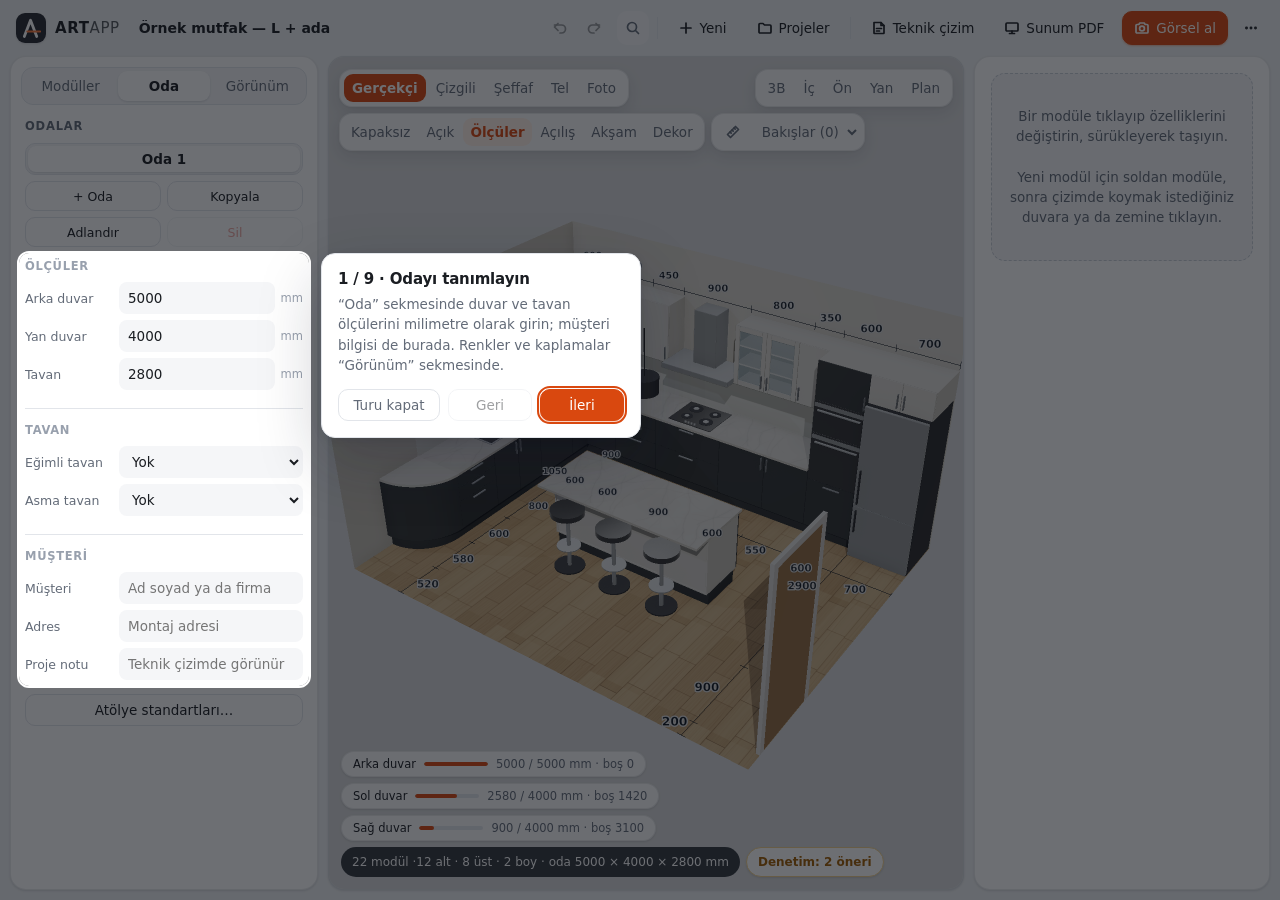
==== commit fd42fea4: "Güncelleme: 23.11.2026 00:22" ====
--- a/index.html
+++ b/index.html
@@ -8,13 +8,14 @@
   <meta name="mobile-web-app-capable" content="yes">
   <meta name="apple-mobile-web-app-capable" content="yes">
   <meta name="apple-mobile-web-app-title" content="ARTAPP">
-  <script>window.ARTAPP_SUNUCUSUZ = true;</script>
+  <script>window.ARTAPP_SUNUCUSUZ = true; window.ARTAPP_SURUM = '23.11.2026 00:22';</script>
   <link rel="manifest" href="manifest.json">
   <link rel="icon" href="simge.svg" type="image/svg+xml">
   <link rel="apple-touch-icon" href="simge-180.png">
   <link rel="stylesheet" href="css/stil.css">
+  <link rel="stylesheet" href="css/duzen.css">
   <link rel="stylesheet" href="css/kagit.css">
-  <script>try { var t = localStorage.getItem('kurgu.tema.v1'), r = { gece: '#17191e', lacivert: '#121a30', kum: '#fffdf9', mavi: '#ffffff' }; if (t === 'koyu') t = 'gece'; if (r[t]) { document.documentElement.dataset.tema = t; document.querySelector('meta[name=theme-color]').content = r[t]; } } catch (e) {}</script>
+  <script>try { var t = localStorage.getItem('kurgu.tema.v1'), r = { gece: '#17191e', lacivert: '#121a30', kum: '#fffdf9', mavi: '#ffffff' }; if (t === 'koyu') t = 'gece'; if (r[t]) { document.documentElement.dataset.tema = t; document.querySelector('meta[name=theme-color]').content = r[t]; } if (localStorage.getItem('kurgu.duzen.v1') === 'klasik') document.documentElement.dataset.duzen = 'klasik'; } catch (e) {}</script>
   <script type="importmap">
   { "imports": {
       "three": "./vendor/three/three.module.js",
@@ -36,6 +37,8 @@
     <symbol id="i-nokta" viewBox="0 0 16 16"><circle cx="3.5" cy="8" r=".6"/><circle cx="8" cy="8" r=".6"/><circle cx="12.5" cy="8" r=".6"/></symbol>
     <symbol id="i-oynat" viewBox="0 0 16 16"><path d="M5 3.5v9l7-4.5z"/></symbol>
     <symbol id="i-aktar" viewBox="0 0 16 16"><path d="M8 2.5v7M5 6.5l3 3 3-3M3 11v1.5a1 1 0 0 0 1 1h8a1 1 0 0 0 1-1V11"/></symbol>
+    <symbol id="i-goz" viewBox="0 0 16 16"><path d="M1.8 8s2.3-4.2 6.2-4.2S14.2 8 14.2 8s-2.3 4.2-6.2 4.2S1.8 8 1.8 8z"/><circle cx="8" cy="8" r="1.9"/></symbol>
+    <symbol id="i-paylas" viewBox="0 0 16 16"><circle cx="4" cy="8" r="1.8"/><circle cx="12" cy="3.8" r="1.8"/><circle cx="12" cy="12.2" r="1.8"/><path d="M5.6 7.2l4.8-2.6M5.6 8.8l4.8 2.6"/></symbol>
     <symbol id="i-yukle" viewBox="0 0 16 16"><path d="M8 10V3M5 6l3-3 3 3M3 11v1.5a1 1 0 0 0 1 1h8a1 1 0 0 0 1-1V11"/></symbol>
     <symbol id="i-kaydet" viewBox="0 0 16 16"><path d="M3 3.5a1 1 0 0 1 1-1h6.5L13 5v7.5a1 1 0 0 1-1 1H4a1 1 0 0 1-1-1z"/><path d="M5.5 2.5V6h4V2.5M5.5 13.5V9.5h5v4"/></symbol>
     <symbol id="i-ornek" viewBox="0 0 16 16"><path d="M2.5 13.5V7l5.5-4 5.5 4v6.5z"/><path d="M6.5 13.5V10h3v3.5"/></symbol>
@@ -60,6 +63,13 @@
   <header>
     <div class="marka"><img class="logo" src="simge.svg" alt="" width="28" height="28"><strong>ART<span>APP</span></strong></div>
     <input id="projeAd" aria-label="Proje adı" spellcheck="false" title="Proje adı (değiştirmek için tıklayın)">
+    <div id="vitrinCubuk" role="toolbar" aria-label="Müşteri gösterimi">
+      <span class="vt-etiket">Müşteri gösterimi</span>
+      <button data-vt="acik" class="vt-genis" aria-pressed="false" title="Kapaklar ve kapılar açık, çekmeceler çekilmiş gösterilir"><svg class="ik" aria-hidden="true"><use href="#i-modul"/></svg><span>Kapakları aç</span></button>
+      <button data-vt="aksam" class="vt-genis" aria-pressed="false" title="Gün ışığı kısılır, lambalar yanar"><svg class="ik" aria-hidden="true"><use href="#i-ay"/></svg><span>Akşam</span></button>
+      <button data-vt="foto" class="vt-genis" aria-pressed="false" title="Ekrandaki bakış fotoğraf gibi çizilir; kamerayı oynatınca yeniden çekilir"><svg class="ik" aria-hidden="true"><use href="#i-kamera"/></svg><span>Fotoğraf</span></button>
+      <button data-vt="cik" class="ana" title="Çizime döner (Esc)">Gösterimden çık</button>
+    </div>
     <div class="arac">
       <div class="grup">
         <button id="geri" class="ikon" title="Geri al (Ctrl+Z)" aria-label="Geri al"><svg class="ik" aria-hidden="true"><use href="#i-geri"/></svg></button>
@@ -82,6 +92,7 @@
           <button class="yalniz-dar" data-tikla="dosyaAc" role="menuitem"><svg class="ik" aria-hidden="true"><use href="#i-sunum"/></svg>Sunum PDF</button>
           <button class="yalniz-telefon" data-tikla="gorsel" role="menuitem"><svg class="ik" aria-hidden="true"><use href="#i-kamera"/></svg>Görsel al</button>
           <hr class="yalniz-dar">
+          <button id="vitrinAc" role="menuitem" title="Müşterinin yanında: çizim kilitlenir, yalnızca bakış, renk ve kapak seçimi, kapakları açma, akşam ışığı ve fotoğraf kalır"><svg class="ik" aria-hidden="true"><use href="#i-goz"/></svg>Müşteri gösterimi</button>
           <button id="sunumAc" role="menuitem" title="Paneller gizlenir, çizim tam ekran olur ve kamera kendiliğinden döner"><svg class="ik" aria-hidden="true"><use href="#i-oynat"/></svg>Sunum modu</button>
           <button id="kesimAc" role="menuitem" title="Dolapların levha parçaları: ölçü, adet, malzeme, kenar bandı"><svg class="ik" aria-hidden="true"><use href="#i-cetvel"/></svg>Kesim listesi</button>
           <button id="planAc" role="menuitem" title="Kesim listesindeki parçaları levhalara yerleştirir: levha çizimleri, levha sayısı, doluluk"><svg class="ik" aria-hidden="true"><use href="#i-levha"/></svg>Kesim planı</button>
@@ -99,6 +110,7 @@
           <hr>
           <button id="ac" role="menuitem"><svg class="ik" aria-hidden="true"><use href="#i-yukle"/></svg>Dosyadan aç</button>
           <button id="indir" role="menuitem"><svg class="ik" aria-hidden="true"><use href="#i-kaydet"/></svg>Dosyaya kaydet</button>
+          <button id="paylas" role="menuitem" title="Projeyi dosya olarak gönderir: telefonda paylaşma menüsü açılır (WhatsApp, e-posta); bilgisayarda dosya indirilir. Öbür cihazda “Dosyadan aç” ile açılır"><svg class="ik" aria-hidden="true"><use href="#i-paylas"/></svg>Paylaş</button>
           <button id="ornek" role="menuitem"><svg class="ik" aria-hidden="true"><use href="#i-ornek"/></svg>Örnek mutfak</button>
           <hr>
           <button id="standartKisayol" role="menuitem"><svg class="ik" aria-hidden="true"><use href="#i-ayar"/></svg>Atölye standartları ve firma</button>
@@ -106,7 +118,7 @@
           <button id="yardimAc" role="menuitem"><svg class="ik" aria-hidden="true"><use href="#i-yardim"/></svg>Yardım ve kısayollar</button>
         </div>
       </div>
-      <input id="dosya" type="file" accept=".json,application/json" hidden>
+      <input id="dosya" type="file" accept=".json,.txt,application/json,text/plain" hidden>
     </div>
   </header>
 
@@ -220,6 +232,9 @@
     <button data-sayfa="oda"><svg class="ik" aria-hidden="true"><use href="#i-oda"/></svg><span>Oda</span></button>
     <button data-sayfa="gorunum"><svg class="ik" aria-hidden="true"><use href="#i-renk"/></svg><span>Görünüm</span></button>
     <button data-sayfa="ozellik"><svg class="ik" aria-hidden="true"><use href="#i-ayar"/></svg><span>Özellikler</span></button>
+    <button data-vt="acik" class="yalniz-vitrin" aria-pressed="false"><svg class="ik" aria-hidden="true"><use href="#i-modul"/></svg><span>Kapaklar</span></button>
+    <button data-vt="aksam" class="yalniz-vitrin" aria-pressed="false"><svg class="ik" aria-hidden="true"><use href="#i-ay"/></svg><span>Akşam</span></button>
+    <button data-vt="foto" class="yalniz-vitrin" aria-pressed="false"><svg class="ik" aria-hidden="true"><use href="#i-kamera"/></svg><span>Fotoğraf</span></button>
   </nav>
 
   <div id="teknik" hidden>
@@ -263,9 +278,11 @@
 
   <dialog id="temaPencere">
     <form method="dialog">
-      <h2>Arayüz teması</h2>
+      <h2>Arayüz teması ve düzeni</h2>
       <p class="ipucu">Tıkladığınız tema hemen uygulanır ve bu cihazda hatırlanır. Çizimleriniz, teknik çizim ve çıktılar değişmez.</p>
       <div class="temaIzgara" id="temaListe"></div>
+      <p class="ipucu kisa"><b>Düzen.</b> Yeni düzende paneller ve çizim alanı ayrı kartlardır, başlık düğmeleri çerçevesizdir. Klasik düzen önceki görünümdür; renk teması iki düzende de geçerlidir.</p>
+      <div class="secici" id="duzenListe"></div>
       <div class="dugmeler"><button value="kapat">Kapat</button></div>
     </form>
   </dialog>
@@ -479,6 +496,20 @@
   </dialog>
 
   <script type="module" src="js/ana.js"></script>
-<script>if ('serviceWorker' in navigator) navigator.serviceWorker.register('sw.js').catch(function () {});</script>
+<script>
+if ('serviceWorker' in navigator) (function () {
+  var vardi = !!navigator.serviceWorker.controller; // false: ilk kurulum (bildirim gerekmez)
+  navigator.serviceWorker.register('sw.js').catch(function () {});
+  navigator.serviceWorker.addEventListener('controllerchange', function () {
+    if (!vardi) { vardi = true; return; }
+    if (document.getElementById('surumBildirim')) return;
+    var b = document.createElement('button');
+    b.id = 'surumBildirim'; b.type = 'button'; b.textContent = 'Yeni sürüm indirildi. Geçmek için dokunun.';
+    b.style.cssText = 'position:fixed;left:50%;top:calc(10px + env(safe-area-inset-top));transform:translateX(-50%);z-index:90;min-height:40px;padding:0 18px;border:0;border-radius:999px;background:var(--vurgu);color:var(--vurgu-yazi);font-weight:600;box-shadow:var(--golge-3);max-width:92vw;white-space:normal';
+    b.onclick = function () { location.reload(); };
+    document.body.appendChild(b);
+  });
+})();
+</script>
 </body>
 </html>
--- a/css/stil.css
+++ b/css/stil.css
@@ -636,3 +636,21 @@
   #denetim { max-height: 50vh; }
 }
 @media (prefers-reduced-motion: reduce) { * { transition: none !important; } }
+
+/* ---- Müşteri gösterimi (body.vitrin): çizim kilitli; bakış, Görünüm paneli, kapakları açma, akşam ve fotoğraf kalır ---- */
+#vitrinCubuk { display: none; }
+.yalniz-vitrin { display: none !important; }
+body.vitrin header > .arac { display: none; }
+body.vitrin #vitrinCubuk { display: flex; align-items: center; gap: 8px; margin-left: auto; }
+body.vitrin #projeAd { pointer-events: none; }
+.vt-etiket { font-size: 11.5px; font-weight: 650; letter-spacing: .05em; text-transform: uppercase; color: var(--vurgu-koyu); background: var(--vurgu-acik); padding: 5px 11px; border-radius: 999px; white-space: nowrap; }
+#vitrinCubuk button[aria-pressed=true], #altGezinme button[aria-pressed=true] { color: var(--vurgu-koyu); border-color: var(--vurgu); background: var(--vurgu-acik); }
+body.vitrin main { grid-template-columns: 300px 1fr; }
+body.vitrin #sag, body.vitrin #solSekme, body.vitrin .alt-bilgi, body.vitrin #sagMenu, body.vitrin .ust-arac > :not(.g-kam):not(.bosluk) { display: none !important; }
+body.vitrin #tuval { cursor: grab; }
+@media (max-width: 900px), (max-height: 520px) {
+  body.vitrin .vt-genis, body.vitrin .vt-etiket { display: none; }
+  body.vitrin #altGezinme [data-sayfa=modul], body.vitrin #altGezinme [data-sayfa=oda], body.vitrin #altGezinme [data-sayfa=ozellik] { display: none; }
+  body.vitrin #altGezinme .yalniz-vitrin { display: flex !important; }
+  #altGezinme button[aria-pressed=true] { background: transparent; }
+}
--- a/css/duzen.css
+++ b/css/duzen.css
@@ -0,0 +1,128 @@
+/* ARTAPP yeni arayüz düzeni (2026-11-23). stil.css'ten sonra yüklenir ve yalnızca onun üstüne yazar.
+   Bütün kurallar "html:not([data-duzen=klasik])" altındadır: "⋯ › Arayüz teması" penceresinde "Klasik düzen" seçilince
+   (html öğesinde data-duzen="klasik") bu dosyanın hiçbir kuralı uygulanmaz ve önceki düzen aynen geri gelir.
+   Renkler temalardan gelir (stil.css değişkenleri); bu dosya renk tanımlamaz, yalnızca yerleşim, köşe, boşluk ve düğme biçimini değiştirir.
+   Yenilikler: paneller ve çizim alanı ayrı kartlardır; başlık düğmeleri çerçevesizdir; sekmeler parçalı seçicidir;
+   form alanları dolgu zeminlidir; katalog kartları ve pencereler daha yuvarlak ve ferah; telefonda alt çubukta seçili bölüm hap biçimlidir. */
+
+html:not([data-duzen=klasik]) {
+  --r: 10px; --r-k: 8px; --r-b: 14px;
+
+  /* ---- Sol panel: sekmeler parçalı seçici olur ---- */
+  & .sekmeler { margin: 10px 10px 0; padding: 3px; gap: 2px; border: 1px solid var(--cizgi); border-radius: 12px; background: var(--panel-2); }
+  & .sekmeler button { min-height: 30px; border-radius: 9px; }
+  & .sekmeler button:hover { background: transparent; }
+  & #sol[data-sekme=modul] .sekmeler [data-sekme=modul], & #sol[data-sekme=oda] .sekmeler [data-sekme=oda], & #sol[data-sekme=gorunum] .sekmeler [data-sekme=gorunum] { background: var(--yuzey); box-shadow: var(--golge-1); }
+  & #sol[data-sekme=modul] .sekmeler [data-sekme=modul]::after, & #sol[data-sekme=oda] .sekmeler [data-sekme=oda]::after, & #sol[data-sekme=gorunum] .sekmeler [data-sekme=gorunum]::after { display: none; }
+
+  /* ---- Katalog ---- */
+  & #katalogAra { border-radius: 999px; background-color: var(--panel-2); border-color: transparent; }
+  & #katalogAra:hover { border-color: var(--cizgi-koyu); }
+  & #katalogAra:focus { background-color: var(--yuzey); border-color: var(--vurgu); }
+  & .hizli button { border-color: transparent; background: var(--panel-2); border-radius: 9px; }
+  & .hizli button:hover:not(:disabled) { background: var(--panel-2); border-color: var(--cizgi-koyu); }
+  & .hizli #doldur { background: var(--yuzey); border-color: var(--cizgi); }
+  & #katalog summary { padding: 14px 2px 8px; }
+  & #katalog h3:first-child { margin-top: 14px; }
+  & .kartlar { gap: 8px; }
+  & .kart { padding: 9px 8px; min-height: 52px; border-radius: 12px; transition: transform .12s, box-shadow .12s, border-color .12s, background-color .12s; }
+  & .kart:hover { transform: translateY(-1px); box-shadow: var(--golge-2); }
+  & .kart.kayitli { padding: 0; min-height: 0; border-radius: 12px; }
+  & .kart.kayitli > button:first-child { padding: 9px 8px; min-height: 52px; }
+  & .kart.kayitli:hover { transform: none; }
+
+  /* ---- Form alanları: dolgu zemin, çerçeve yalnızca üstüne gelince ve odakta ---- */
+  & .alan input[type=number], & .alan input[type=text], & .alan select, & .satirDuzen input, & .satirDuzen select { background-color: var(--panel-2); border-color: transparent; border-radius: 8px; }
+  & .alan input[type=number]:hover, & .alan input[type=text]:hover, & .alan select:hover, & .satirDuzen input:hover, & .satirDuzen select:hover { border-color: var(--cizgi-koyu); }
+  & .alan input[type=number]:focus, & .alan input[type=text]:focus, & .alan select:focus, & .satirDuzen input:focus, & .satirDuzen select:focus { background-color: var(--yuzey); border-color: var(--vurgu); }
+  & .kapakSec { border-radius: 8px; }
+  & aside h3 { margin: 18px 0 9px; padding-top: 14px; border-top: 1px solid var(--cizgi); }
+  & aside h3:first-child, & #oda .grup-gorunum > h3:first-of-type, & #ozellik > h2 + h3 { margin-top: 0; padding-top: 0; border-top: 0; }
+  & #ozellik > .ipucu { border-radius: 14px; padding: 32px 14px; }
+
+  /* ---- Çizim alanındaki çubuklar ---- */
+  & .cubuk-grup { padding: 4px; border-radius: 13px; }
+  & .cubuk-grup > button, & .cip span { min-height: 28px; border-radius: 9px; }
+  & .cubuk-grup .secici button { min-height: 28px; border-radius: 9px; }
+  & #denetimAc, & #ozet { height: 30px; min-height: 30px; }
+
+  /* ---- Menü, pencere, bildirim ---- */
+  & .menu { padding: 6px; border-radius: 14px; }
+  & .menu button { min-height: 36px; border-radius: 9px; }
+  & dialog { border-radius: 18px; padding: 24px; border-color: var(--cam-cizgi); }
+  & dialog h2 { font-size: 19px; }
+  & dialog .dugmeler button { min-height: 36px; }
+  & .kkKart { border-radius: 12px; transition: transform .12s, box-shadow .12s, border-color .12s; }
+  & .kkKart:hover { transform: translateY(-1px); box-shadow: var(--golge-2); border-color: var(--cizgi-koyu); }
+  & .kkKart.secili:hover { border-color: var(--vurgu); }
+  & #bildirim { border-radius: 14px; padding: 11px 18px; }
+  & #duzenListe { margin: 4px 0 6px; }
+}
+
+/* ---- Masaüstü ve tablet (geniş ekran): başlık zeminle birleşir, paneller ve çizim alanı ayrı kartlardır ---- */
+@media screen and (min-width: 901px) and (min-height: 521px) {
+  html:not([data-duzen=klasik]) {
+    & body > header { height: 56px; padding: 0 12px 0 16px; background: transparent; border-bottom: 0; }
+    & .logo { width: 30px; height: 30px; border-radius: 9px; box-shadow: var(--golge-1); }
+    & #projeAd { height: 34px; padding: 0 10px; font-size: 14px; }
+    & #projeAd:hover { background: color-mix(in srgb, var(--yazi) 6%, transparent); }
+    /* Başlık düğmeleri çerçevesizdir; üstüne gelince zemin belirir. Ana işlem (Görsel al) dolu kalır. */
+    & body > header .arac button { min-height: 34px; border-radius: 10px; }
+    & body > header .arac button:not(.ana) { border-color: transparent; background: transparent; }
+    & body > header .arac button:not(.ana):hover:not(:disabled) { border-color: transparent; background: color-mix(in srgb, var(--yazi) 8%, transparent); }
+    & body > header .arac .grup button { margin-left: 0; border-radius: 10px; }
+    & body > header .arac button.ikon { width: 34px; }
+    & body > header .menu button { min-height: 36px; border-radius: 9px; }
+    & body > header .menu button:hover:not(:disabled) { background: var(--panel-2); }
+    & #vitrinCubuk button:not(.ana) { background: var(--panel); min-height: 34px; }
+    & .ayrac { height: 22px; margin: 0 2px; }
+
+    & main { gap: 10px; padding: 0 10px 10px; grid-template-columns: 308px 1fr 296px; }
+    & body.vitrin main { grid-template-columns: 308px 1fr; }
+    & #sol, & #sag { border: 1px solid var(--cam-cizgi); border-radius: 16px; box-shadow: var(--golge-1); }
+    & #orta { border: 1px solid var(--cam-cizgi); border-radius: 16px; box-shadow: var(--golge-1); }
+    & #tuval, & #fotoCanli, & #fotoIz { border-radius: 15px; }
+    & body.sunum main { gap: 0; padding: 0; grid-template-columns: 1fr; }
+    & body.sunum #orta { border: 0; border-radius: 0; box-shadow: none; }
+    & body.sunum #tuval { border-radius: 0; }
+
+    & .alan input[type=number], & .alan input[type=text], & .alan select, & .satirDuzen input, & .satirDuzen select { height: 32px; }
+    & #katalogAra { height: 36px; }
+  }
+}
+/* Orta genişlik (küçük dizüstü, yatay tablet): paneller daralır */
+@media screen and (min-width: 901px) and (max-width: 1120px) and (min-height: 521px) {
+  html:not([data-duzen=klasik]) {
+    & main { grid-template-columns: 280px 1fr 268px; }
+    & body.vitrin main { grid-template-columns: 280px 1fr; }
+    & body.sunum main { grid-template-columns: 1fr; }
+  }
+}
+/* Arama kutusu yalnızca geniş başlıkta uzun hap biçimindedir (dar başlıkta zaten simgeye iner) */
+@media screen and (min-width: 1361px) {
+  html:not([data-duzen=klasik]) {
+    & body > header #paletAc, & body > header #paletAc:hover:not(:disabled) { min-width: 250px; padding: 0 6px 0 13px; border: 1px solid var(--cizgi); border-radius: 999px; background: var(--panel); box-shadow: var(--golge-1); }
+    & body > header #paletAc:hover:not(:disabled) { border-color: var(--cizgi-koyu); }
+  }
+}
+
+/* ---- Telefon ve dar ekran ---- */
+@media screen and (max-width: 900px), screen and (max-height: 520px) {
+  html:not([data-duzen=klasik]) {
+    & body > header .arac button:not(.ana) { border-color: transparent; background: transparent; }
+    & body > header .arac .grup button { margin-left: 0; border-radius: 10px; }
+    & #sol, & #sag { border-radius: 22px 22px 0 0; }
+    /* Alt çubuk: seçili bölümün simgesi hap içinde durur, üstteki çizgi kalkar */
+    & #altGezinme .ik { box-sizing: border-box; width: 54px; height: 30px; padding: 4.5px 16.5px; border-radius: 999px; transition: background-color .15s; }
+    & #altGezinme button { gap: 2px; padding-top: 5px; }
+    & #altGezinme button[aria-current] .ik, & #altGezinme button[aria-pressed=true] .ik { background: var(--vurgu-acik); }
+    & #altGezinme button[aria-current] { color: var(--vurgu-koyu); }
+    & #altGezinme button[aria-current]::before { display: none; }
+  }
+}
+/* Yan yatmış telefon: alt çubuk sola geçer, simge kutusu küçülür */
+@media screen and (orientation: landscape) and (max-height: 520px) {
+  html:not([data-duzen=klasik]) {
+    & #altGezinme .ik { width: 44px; height: 26px; padding: 3.5px 12.5px; }
+  }
+}
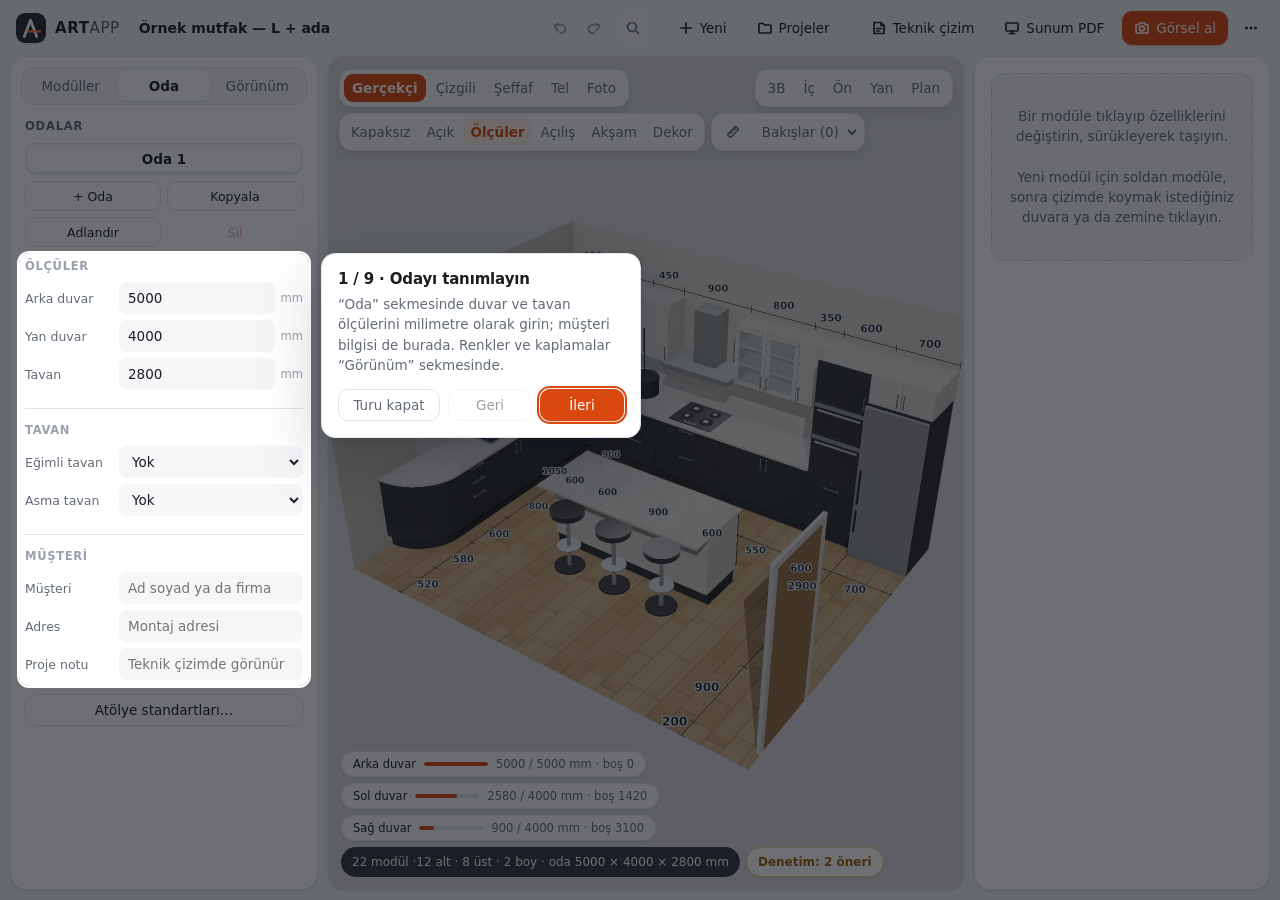
==== commit 78357a33: "Güncelleme: 24.11.2026 18:57" ====
--- a/index.html
+++ b/index.html
@@ -8,7 +8,7 @@
   <meta name="mobile-web-app-capable" content="yes">
   <meta name="apple-mobile-web-app-capable" content="yes">
   <meta name="apple-mobile-web-app-title" content="ARTAPP">
-  <script>window.ARTAPP_SUNUCUSUZ = true; window.ARTAPP_SURUM = '23.11.2026 00:22';</script>
+  <script>window.ARTAPP_SUNUCUSUZ = true; window.ARTAPP_SURUM = '24.11.2026 18:57';</script>
   <link rel="manifest" href="manifest.json">
   <link rel="icon" href="simge.svg" type="image/svg+xml">
   <link rel="apple-touch-icon" href="simge-180.png">
@@ -339,10 +339,11 @@
 
   <dialog id="renkKatalog">
     <form method="dialog">
-      <h2>Renk kataloğu</h2>
-      <p class="ipucu">Önce rengin uygulanacağı yüzeyi, sonra rengi seçin.</p>
+      <h2>Renk ve malzeme kataloğu</h2>
+      <p class="ipucu">Önce uygulanacak yüzeyi, sonra rengi ya da malzemeyi seçin. “Gerçek” bölümlerdeki malzemeler doku resimleriyle gelir ve çizimde aynı dokuyla görünür. Bir dolabı seçip açarsanız yalnızca o dolaba da uygulayabilirsiniz.</p>
       <div class="kkCip" id="rkHedef"></div>
       <div class="secici sar" id="rkGrup"></div>
+      <select id="rkMarka" aria-label="Marka" hidden></select>
       <input type="search" id="rkAra" placeholder="Renk adı ya da numarası ara (ör. 7016, ceviz)" aria-label="Renk ara" autocomplete="off">
       <div class="rkIzgara" id="rkListe"></div>
       <p class="ipucu kisa" id="rkDurum" role="status"></p>
--- a/css/stil.css
+++ b/css/stil.css
@@ -654,3 +654,29 @@
   body.vitrin #altGezinme .yalniz-vitrin { display: flex !important; }
   #altGezinme button[aria-pressed=true] { background: transparent; }
 }
+
+/* ---- Gerçek malzeme kataloğu (renk kataloğu penceresinin "gerçek" bölümleri) ve Görünüm panelindeki malzeme özeti ---- */
+#rkMarka { width: 100%; height: 34px; margin: 8px 0 0; border: 1px solid var(--cizgi); border-radius: var(--r-k); padding: 0 8px; background: var(--yuzey); color: inherit; }
+#rkMarka[hidden] { display: none; }
+#rkAra { margin-top: 8px; }
+.rkIzgara:has(.rkMalz) { grid-template-columns: repeat(auto-fill, minmax(104px, 1fr)); }
+.rkMalz i { height: 72px; overflow: hidden; }
+.rkMalz img { display: block; width: 100%; height: 100%; object-fit: cover; }
+.rkDaha { grid-column: 1 / -1; min-height: 38px; }
+.malzOzet { display: grid; gap: 5px; margin: 8px 0 2px; font-size: 12px; color: var(--soluk); }
+.malzOzet span { display: flex; align-items: center; gap: 7px; min-width: 0; white-space: nowrap; overflow: hidden; text-overflow: ellipsis; }
+.malzOzet i { width: 22px; height: 22px; flex: none; border-radius: 5px; border: 1px solid var(--cizgi-koyu); }
+.malzOzet b { font-weight: 600; color: var(--yazi); }
+/* Katalog kartı: renk kutusu kartın tam genişliğinde durur (düğmenin ortalama kuralı kutuyu yazı genişliğine indiriyordu) */
+.rkRenk { grid-template-columns: minmax(0, 1fr); justify-content: stretch; }
+@media (max-width: 900px), (max-height: 520px) {
+  /* Telefonda katalog: açıklama gizlenir, yüzey ve bölüm satırları tek satırda yana kayar; listeye yer kalır */
+  #renkKatalog > form > .ipucu:first-of-type { display: none; }
+  #rkHedef, #rkGrup { flex-wrap: nowrap; overflow-x: auto; scrollbar-width: none; }
+  #rkHedef::-webkit-scrollbar, #rkGrup::-webkit-scrollbar { display: none; }
+  #rkHedef button, #rkGrup button { flex: none; }
+  #renkKatalog { height: calc(100dvh - 20px); max-height: none; }
+  #renkKatalog > form { display: flex; flex-direction: column; height: 100%; min-height: 0; }
+  #renkKatalog > form > * { flex: none; }
+  #renkKatalog .rkIzgara { flex: 1 1 0; max-height: none; min-height: 0; grid-auto-rows: max-content; align-content: start; } /* satırlar içerik boyunda kalır, liste kayar */
+}
